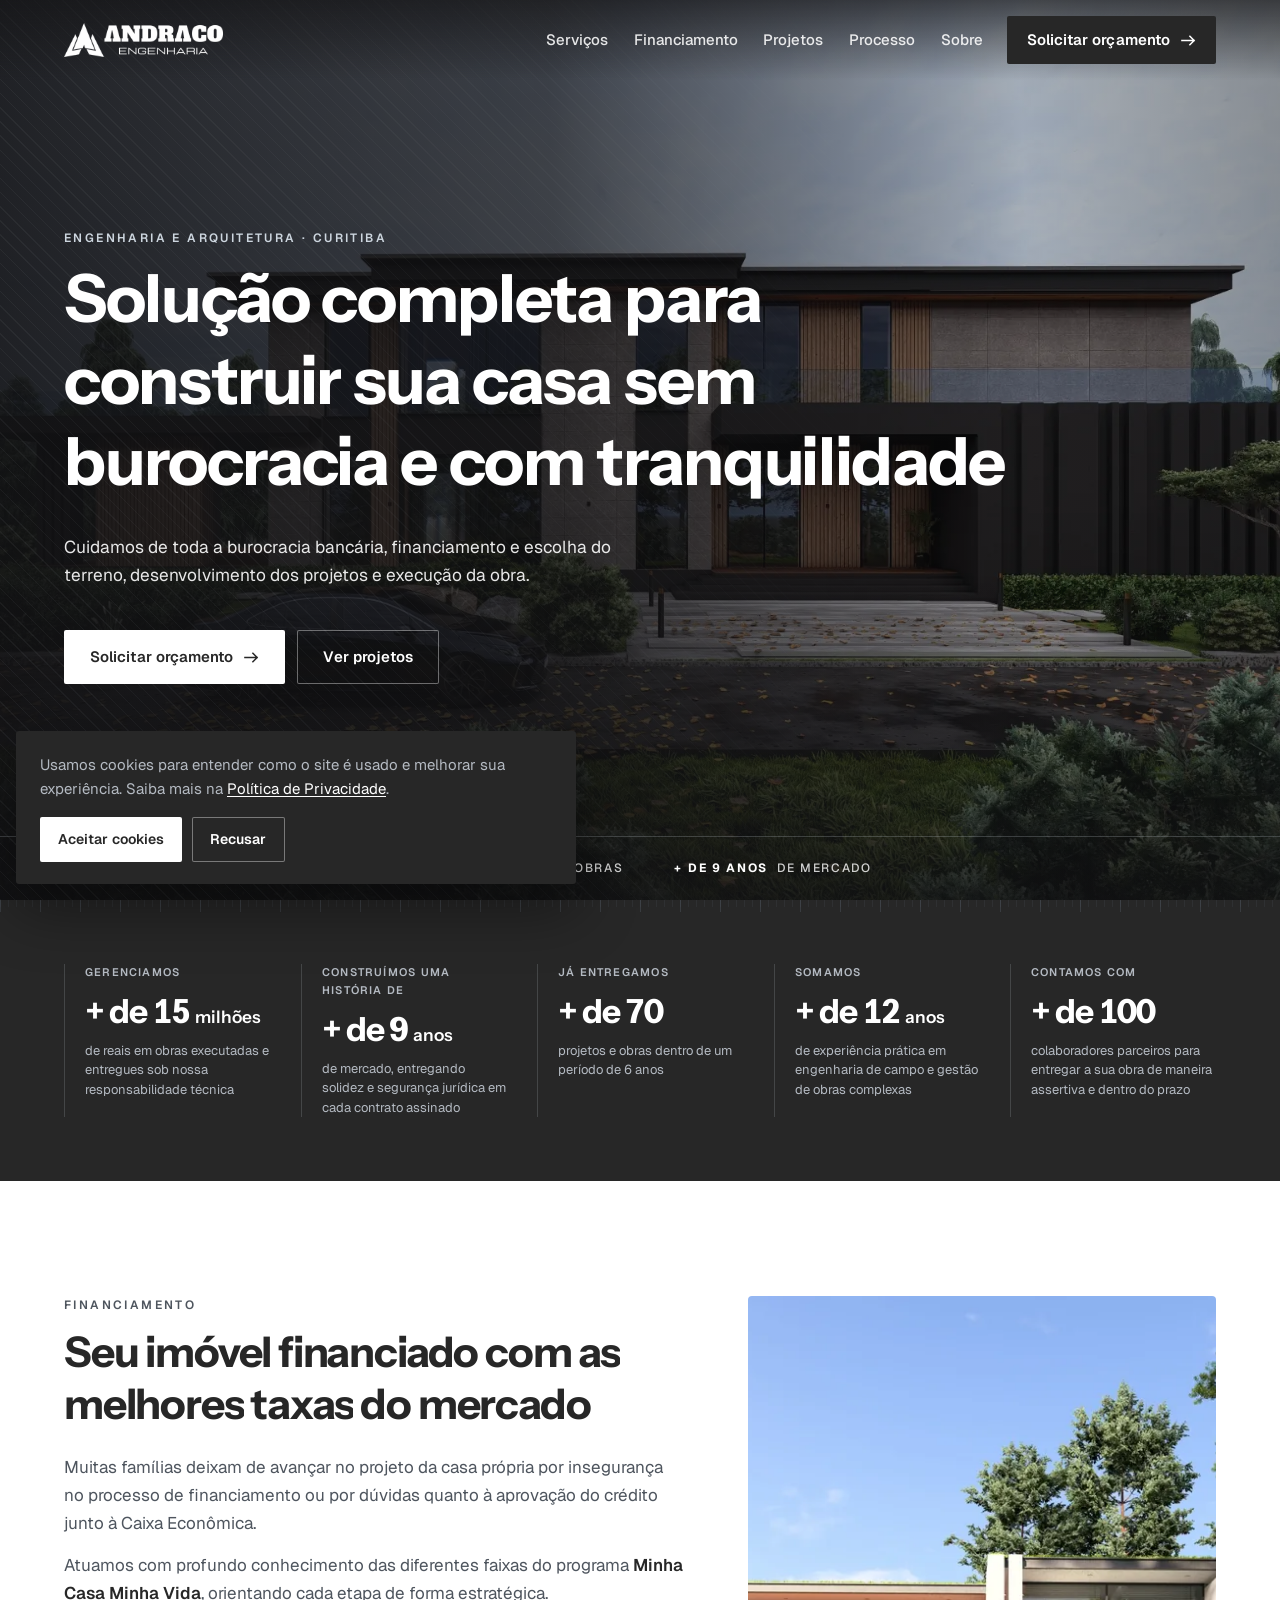
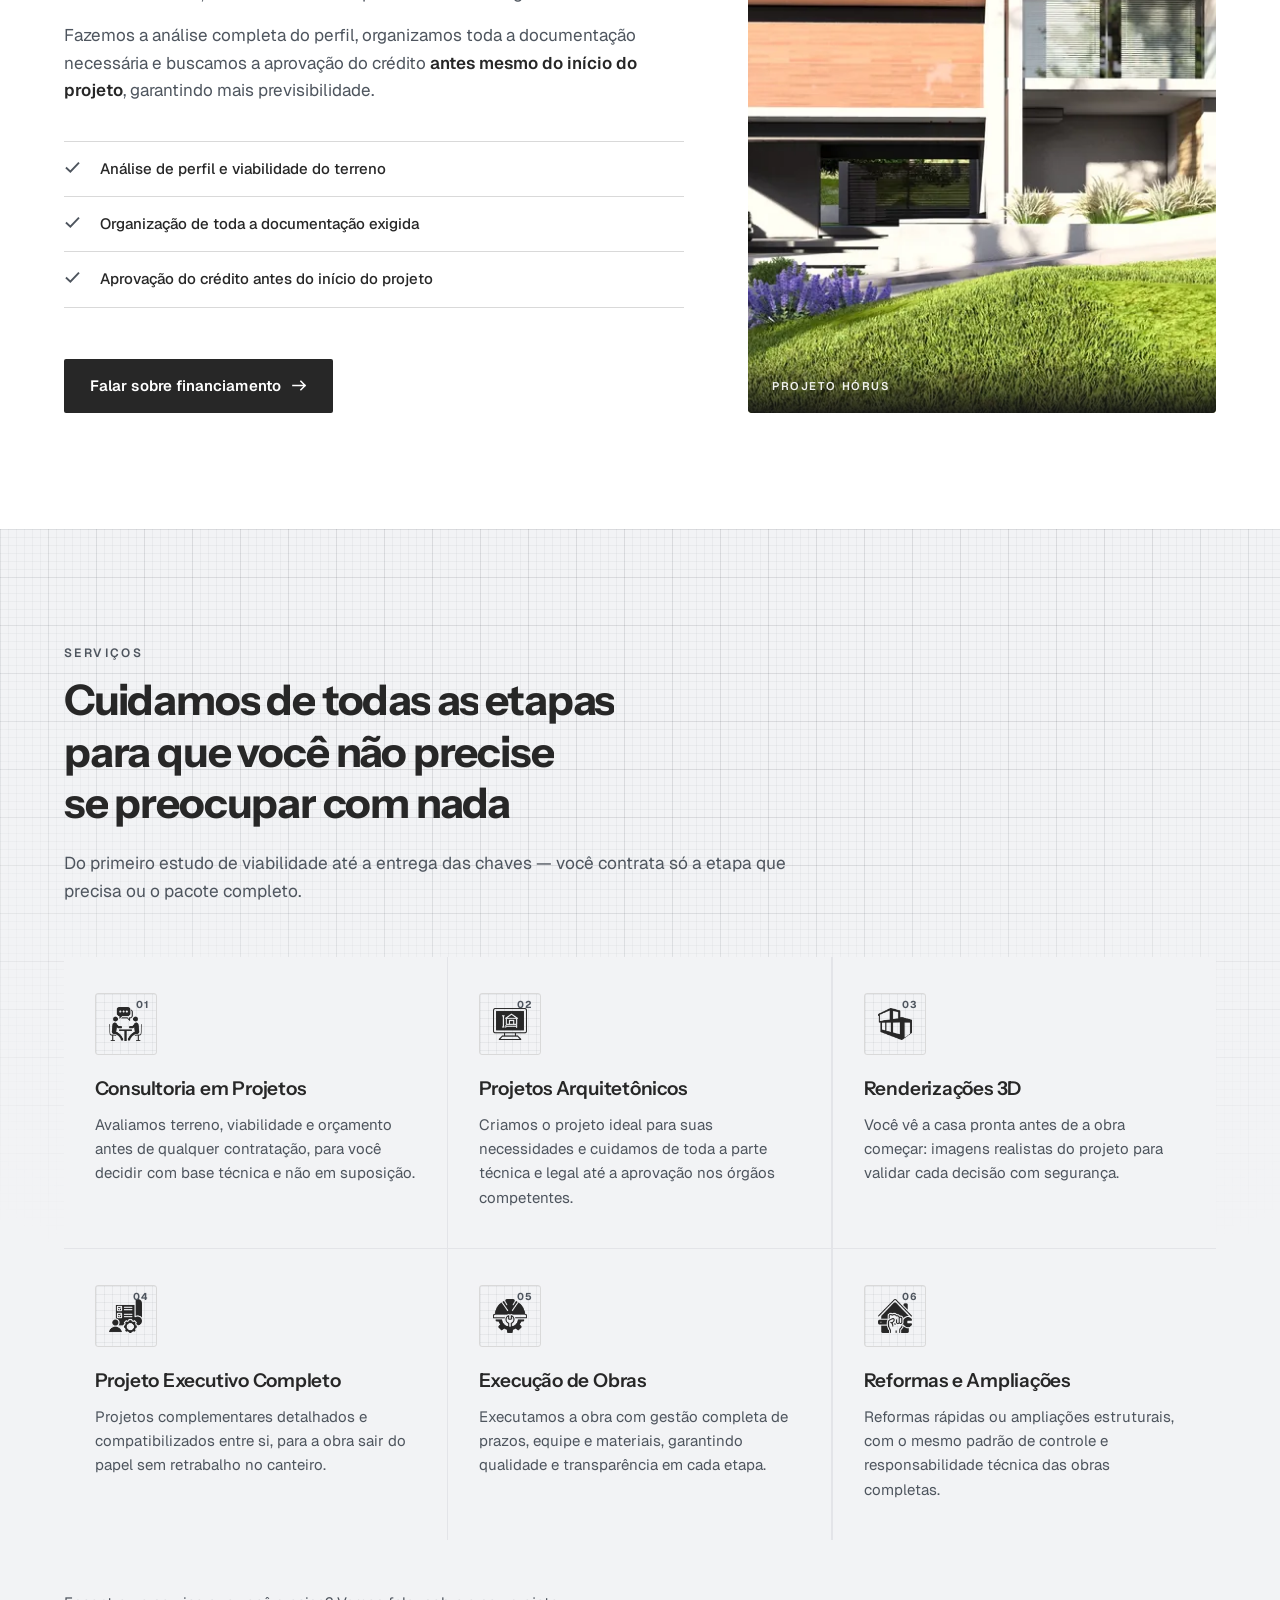
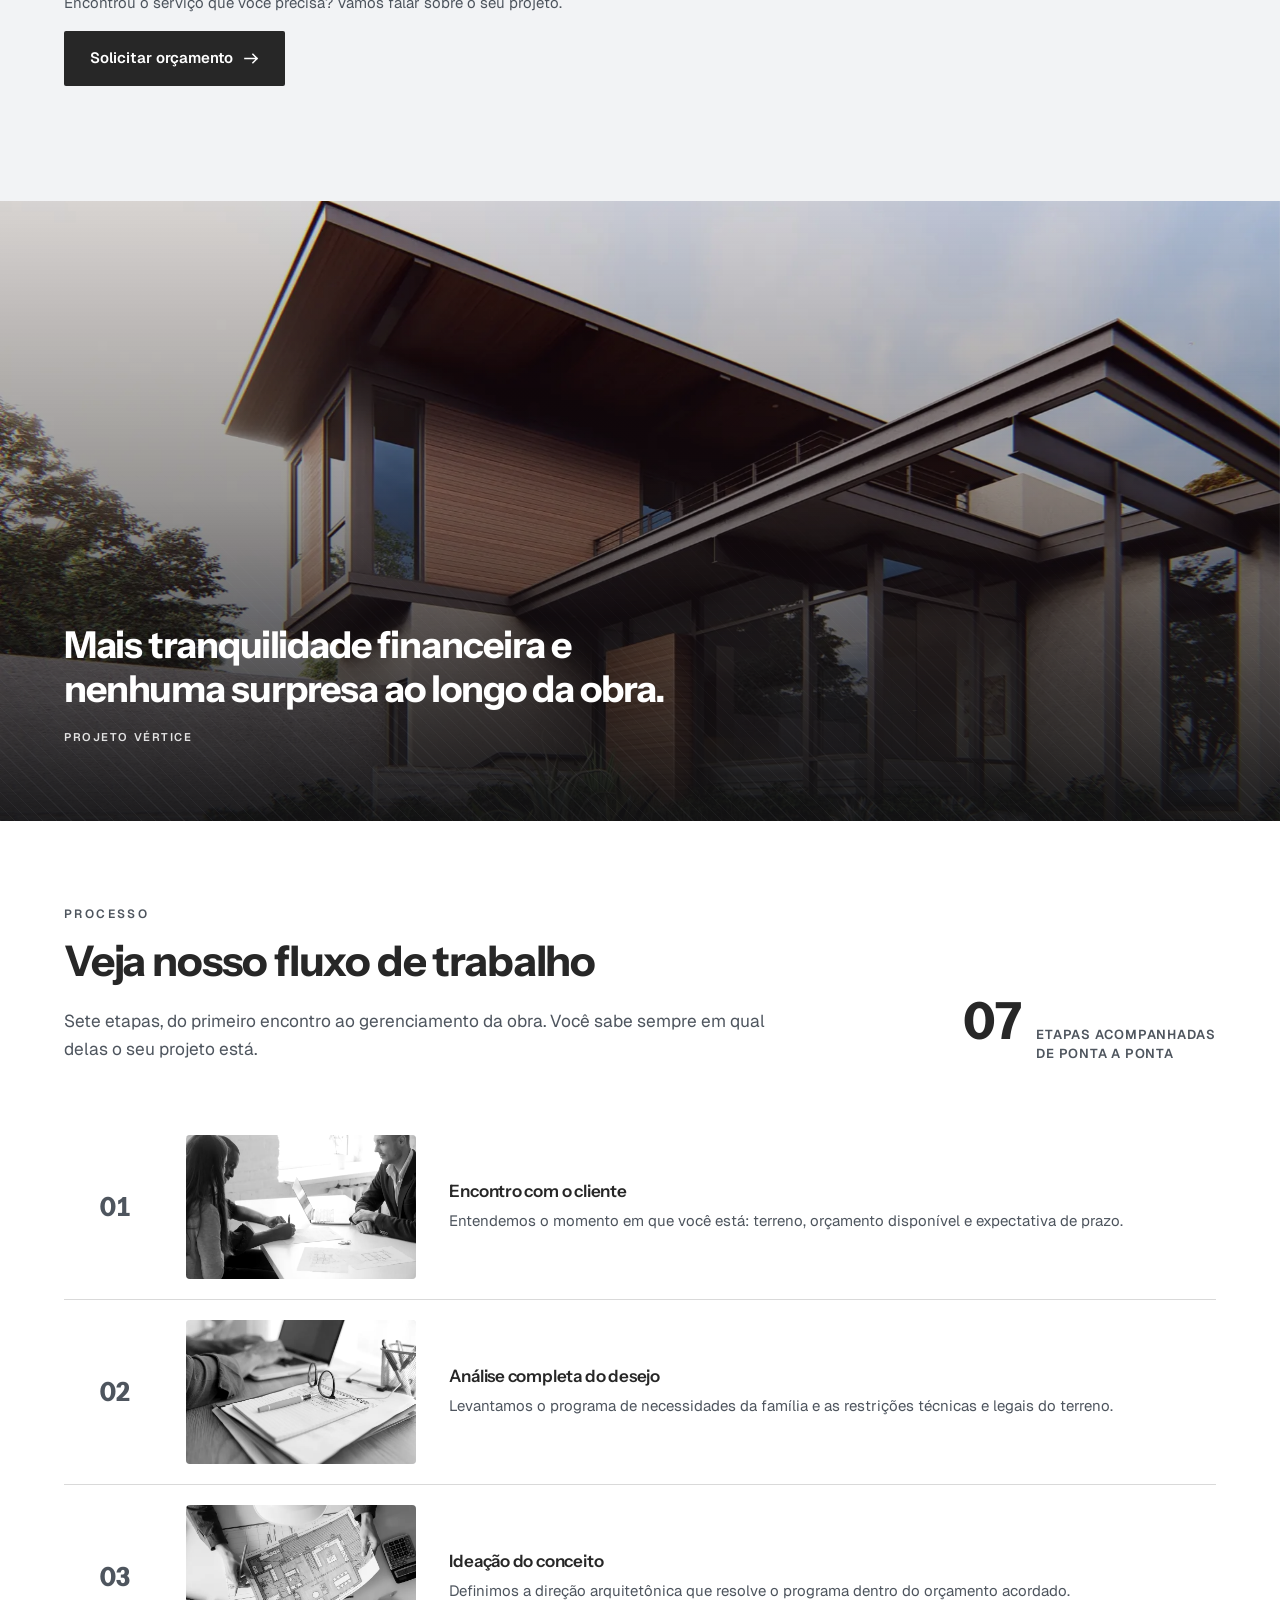
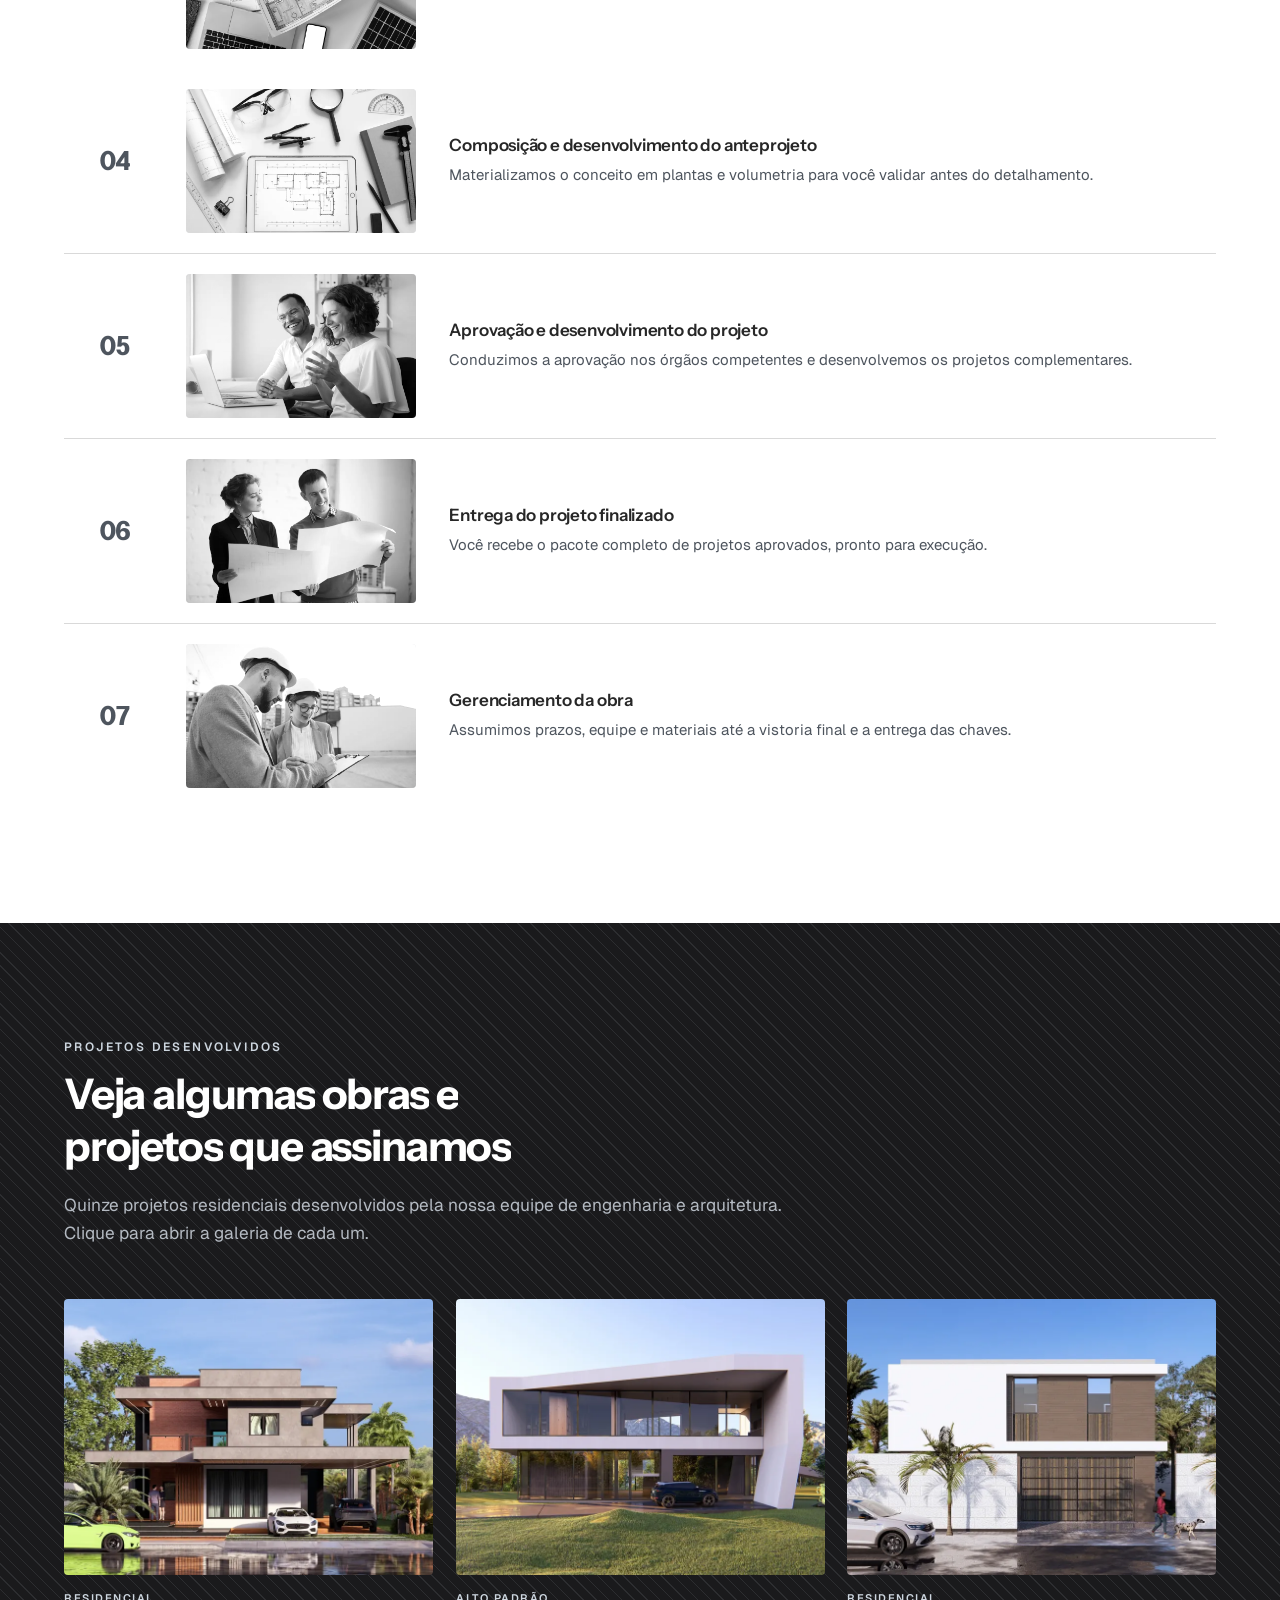
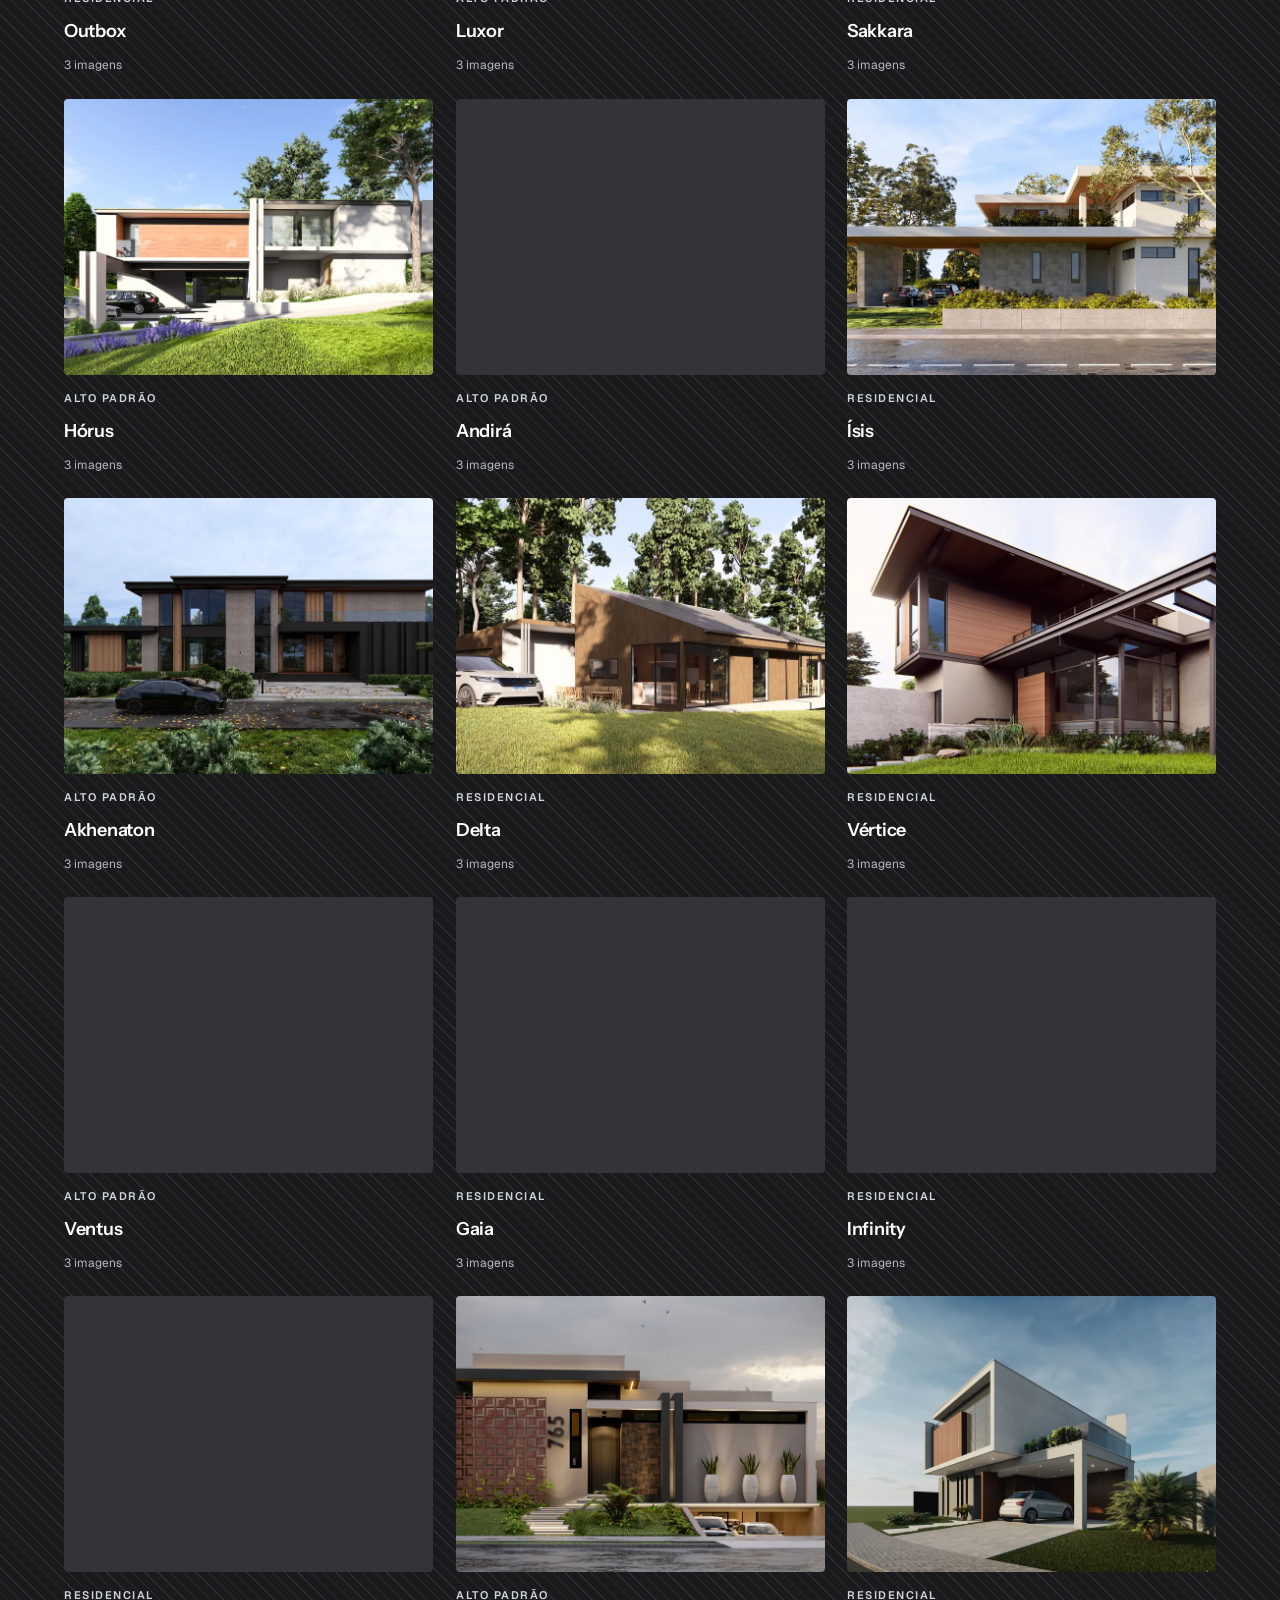
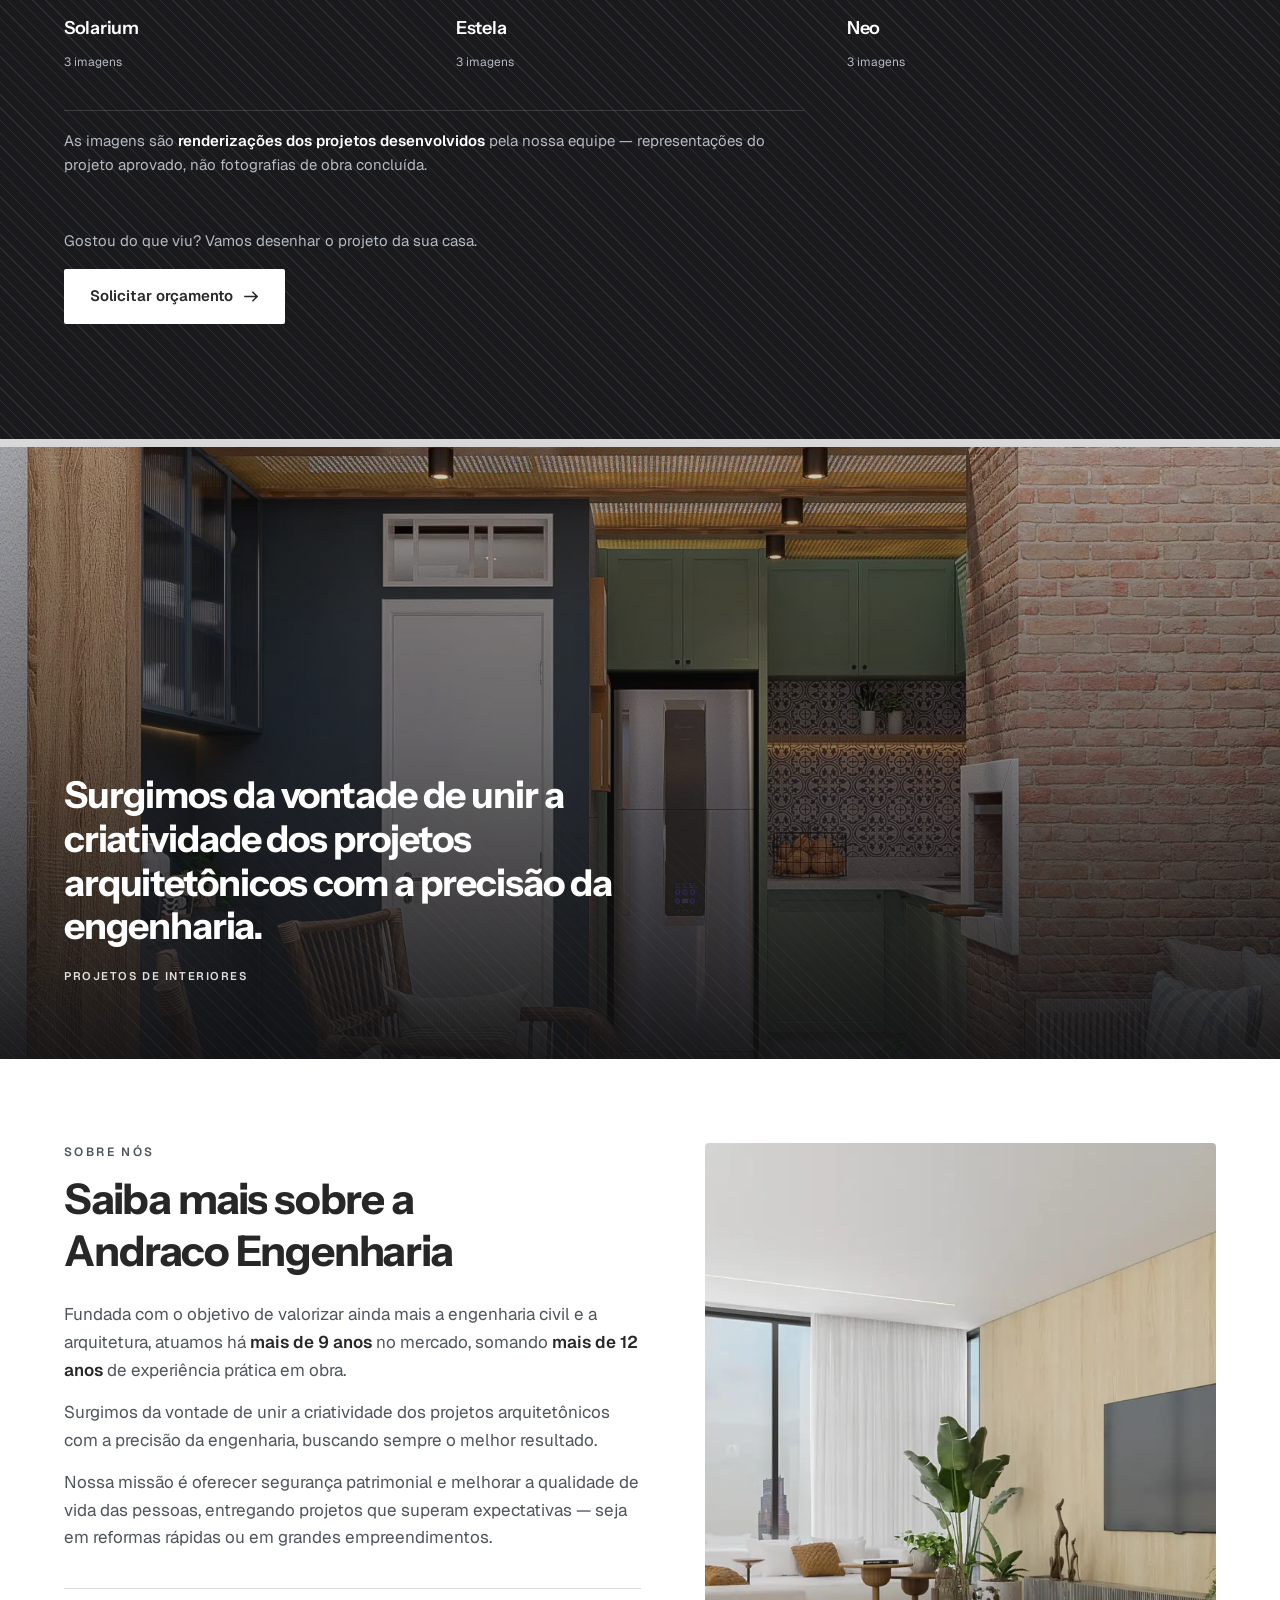
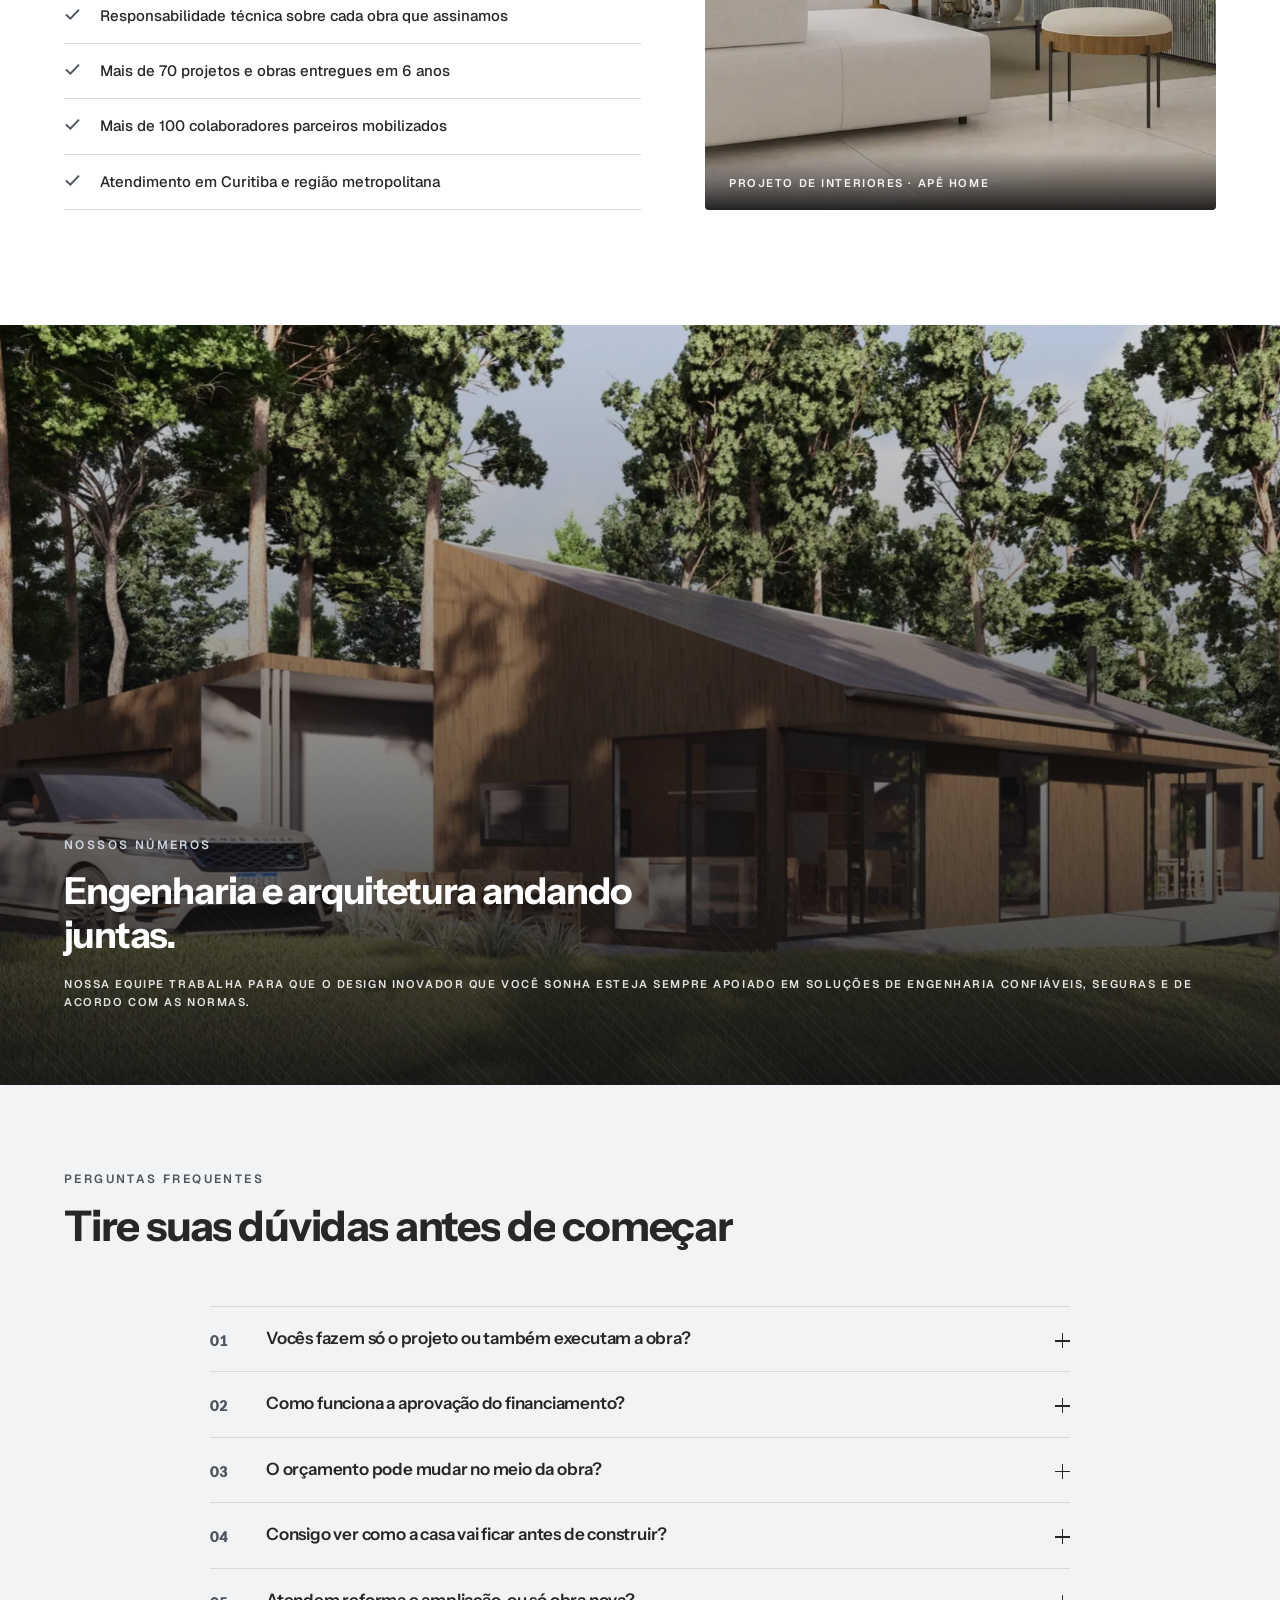
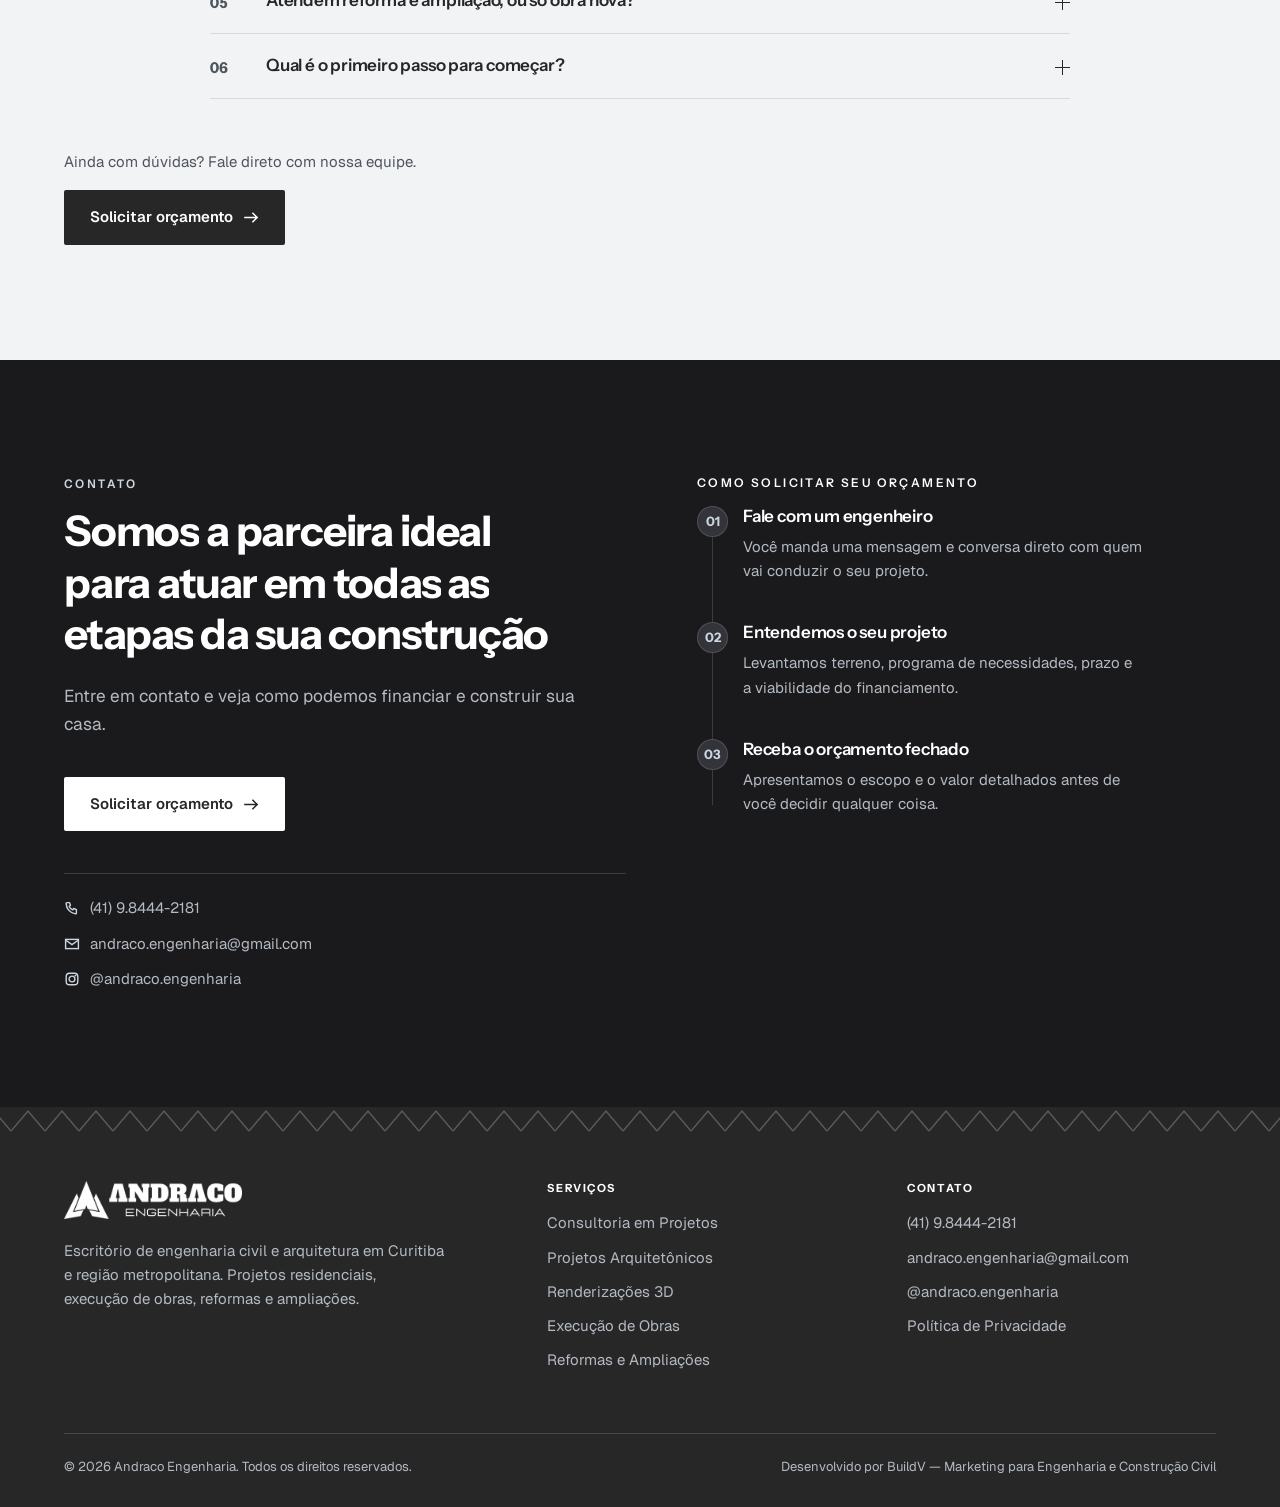
==== deploy-vercel-site/index.html @ 08ca1fe8 "lp" ====
<!DOCTYPE html>
<html lang="pt-BR">
<head>
<meta charset="UTF-8">
<meta name="viewport" content="width=device-width, initial-scale=1">
<title>Andraco Engenharia — Projetos e obras residenciais em Curitiba</title>
<meta name="description" content="Escritório de engenharia e arquitetura em Curitiba. Consultoria, projeto arquitetônico, renderização 3D, projeto executivo, execução de obras e reformas. Mais de 15 milhões em obras entregues.">
<meta name="theme-color" content="#1A1A1C">
<link rel="canonical" href="https://andracoengenharia.com.br/">
<link rel="icon" href="assets/logos/favicon-32.png" sizes="32x32">
<link rel="apple-touch-icon" href="assets/logos/favicon-180.png">

<meta property="og:type" content="website">
<meta property="og:title" content="Andraco Engenharia — Projetos e obras residenciais em Curitiba">
<meta property="og:description" content="Cuidamos de toda a burocracia bancária, financiamento e escolha do terreno, desenvolvimento dos projetos e execução da obra.">
<meta property="og:image" content="https://andracoengenharia.com.br/assets/img/hero-site.webp">
<meta property="og:locale" content="pt_BR">

<link rel="preconnect" href="https://fonts.googleapis.com">
<link rel="preconnect" href="https://fonts.gstatic.com" crossorigin>
<link href="https://fonts.googleapis.com/css2?family=Geist:wght@400;500;600&family=Instrument+Sans:wght@600;700&display=swap" rel="stylesheet">
<link rel="preload" as="image" href="assets/img/hero-site.webp" fetchpriority="high">
<link rel="stylesheet" href="css/styles.css">

<!-- Consent Mode v2 — tudo negado até o visitante escolher no banner (LGPD).
     Precisa rodar ANTES do GTM, senão as tags disparam antes do consentimento. -->
<script>
  window.dataLayer = window.dataLayer || [];
  function gtag(){ dataLayer.push(arguments); }
  gtag('consent','default',{
    ad_storage:'denied', ad_user_data:'denied', ad_personalization:'denied',
    analytics_storage:'denied',
    functionality_storage:'granted', security_storage:'granted',
    wait_for_update: 500
  });
  /* visitante que já aceitou antes: libera na carga, sem esperar novo clique */
  try {
    if (localStorage.getItem('andraco_consent_v1') === 'granted') {
      gtag('consent','update',{
        ad_storage:'granted', ad_user_data:'granted',
        ad_personalization:'granted', analytics_storage:'granted'
      });
    }
  } catch (e) { /* modo privado: segue negado */ }
</script>
<!-- Google Tag Manager -->
<script>(function(w,d,s,l,i){w[l]=w[l]||[];w[l].push({'gtm.start':new Date().getTime(),event:'gtm.js'});
var f=d.getElementsByTagName(s)[0],j=d.createElement(s),dl=l!='dataLayer'?'&l='+l:'';j.async=true;
j.src='https://www.googletagmanager.com/gtm.js?id='+i+dl;f.parentNode.insertBefore(j,f);})
(window,document,'script','dataLayer','GTM-P6RVST79');</script>
</head>
<body>
<noscript><iframe src="https://www.googletagmanager.com/ns.html?id=GTM-P6RVST79"
  height="0" width="0" style="display:none;visibility:hidden" title="Google Tag Manager"></iframe></noscript>
<script>
  /* Gate do motor de movimento. Failsafe: se o JS principal não subir em 2.5s,
     o gate cai e todo o conteúdo aparece — nada depende de animação para existir. */
  document.documentElement.setAttribute('data-motion','on');
  setTimeout(function(){ if(!window.__motionReady) document.documentElement.removeAttribute('data-motion'); },2500);
</script>

<svg width="0" height="0" aria-hidden="true" style="position:absolute" focusable="false">
  <symbol id="i-arrow" viewBox="0 0 16 16"><path d="M1 8h13M9.5 3.5 14 8l-4.5 4.5" fill="none" stroke="currentColor" stroke-width="1.6" stroke-linecap="square"/></symbol>
  <symbol id="i-check" viewBox="0 0 16 16"><path d="M2.5 8.6 6 12l7.5-8" fill="none" stroke="currentColor" stroke-width="1.8" stroke-linecap="square"/></symbol>
  <symbol id="i-zoom" viewBox="0 0 16 16"><circle cx="7" cy="7" r="4.6" fill="none" stroke="currentColor" stroke-width="1.4"/><path d="M10.6 10.6 14.4 14.4M5 7h4M7 5v4" stroke="currentColor" stroke-width="1.4" stroke-linecap="square"/></symbol>
  <symbol id="i-phone" viewBox="0 0 16 16"><path d="M3 2.6h2.4l1.1 2.7-1.4 1a7.4 7.4 0 0 0 3.6 3.6l1-1.4 2.7 1.1V13a.9.9 0 0 1-1 .9A11 11 0 0 1 2.1 3.6a.9.9 0 0 1 .9-1z" fill="none" stroke="currentColor" stroke-width="1.4" stroke-linejoin="round"/></symbol>
  <symbol id="i-mail" viewBox="0 0 16 16"><rect x="1.6" y="3.4" width="12.8" height="9.2" fill="none" stroke="currentColor" stroke-width="1.4"/><path d="m1.9 4.2 6.1 4.4 6.1-4.4" fill="none" stroke="currentColor" stroke-width="1.4"/></symbol>
  <symbol id="i-insta" viewBox="0 0 16 16"><rect x="2.2" y="2.2" width="11.6" height="11.6" rx="3.4" fill="none" stroke="currentColor" stroke-width="1.4"/><circle cx="8" cy="8" r="2.9" fill="none" stroke="currentColor" stroke-width="1.4"/><circle cx="11.4" cy="4.6" r=".95" fill="currentColor"/></symbol>
  <symbol id="i-close" viewBox="0 0 16 16"><path d="m3.5 3.5 9 9m0-9-9 9" stroke="currentColor" stroke-width="1.5" stroke-linecap="square"/></symbol>
  <symbol id="i-prev" viewBox="0 0 16 16"><path d="M10 2.5 4.5 8l5.5 5.5" fill="none" stroke="currentColor" stroke-width="1.5" stroke-linecap="square"/></symbol>
  <symbol id="i-next" viewBox="0 0 16 16"><path d="M6 2.5 11.5 8 6 13.5" fill="none" stroke="currentColor" stroke-width="1.5" stroke-linecap="square"/></symbol>
</svg>

<a class="skip" href="#conteudo">Pular para o conteúdo principal</a>

<!-- ============================== HEADER ============================== -->
<header class="hdr">
  <div class="container">
    <a class="hdr-logo" href="#top" aria-label="Andraco Engenharia — início">
      <img src="assets/logos/logo-white.png" alt="Andraco Engenharia" width="900" height="192">
    </a>
    <nav class="nav" aria-label="Navegação principal">
      <a href="#servicos">Serviços</a>
      <a href="#financiamento">Financiamento</a>
      <a href="#projetos">Projetos</a>
      <a href="#processo">Processo</a>
      <a href="#sobre">Sobre</a>
    </nav>
    <a class="btn" data-wa-btn="contato">Solicitar orçamento <svg width="15" height="15" aria-hidden="true"><use href="#i-arrow"/></svg></a>
    <button class="burger" type="button" aria-expanded="false" aria-controls="menu-mobile" aria-label="Abrir menu"><span></span></button>
  </div>
</header>

<div class="scrim"></div>
<nav class="drawer" id="menu-mobile" aria-label="Navegação">
  <a href="#servicos">Serviços</a>
  <a href="#financiamento">Financiamento</a>
  <a href="#projetos">Projetos</a>
  <a href="#processo">Processo</a>
  <a href="#sobre">Sobre</a>
  <a href="#contato">Contato</a>
  <a class="btn" data-wa-btn="contato">Solicitar orçamento <svg width="15" height="15" aria-hidden="true"><use href="#i-arrow"/></svg></a>
</nav>

<!-- ============================== HERO ==============================
     Espaçamento equilibrado: grade [corpo 1fr][trilho auto], espaço do header
     reservado por padding-top e padding simétrico no corpo. -->
<section class="hero" id="top">
  <div class="hero-media">
    <img src="assets/img/hero-site.webp" alt="Projeto Akhenaton: residência horizontal em concreto, madeira e vidro, desenvolvida pela Andraco Engenharia" width="2000" height="1125" fetchpriority="high">
  </div>
  <div class="hero-veil" aria-hidden="true"></div>
  <div class="hero-tex" aria-hidden="true"></div>

  <div class="hero-body">
    <div class="container">
      <div class="hero-inner" data-reveal>
        <span class="eyebrow">Engenharia e arquitetura · Curitiba</span>
        <h1 data-hero-h>Solução completa para construir sua casa sem burocracia e com tranquilidade</h1>
        <p class="lede">Cuidamos de toda a burocracia bancária, financiamento e escolha do terreno, desenvolvimento dos projetos e execução da obra.</p>
        <div class="hero-actions">
          <a class="btn" data-wa-btn="hero">Solicitar orçamento <svg width="15" height="15" aria-hidden="true"><use href="#i-arrow"/></svg></a>
          <a class="btn btn--ghost" href="#projetos">Ver projetos</a>
        </div>
      </div>
    </div>
  </div>

  <div class="hero-rail">
    <div class="container">
      <ul>
        <li><b>+ de 15 milhões</b> em obras entregues</li>
        <li><b>+ de 70</b> projetos e obras</li>
        <li><b>+ de 9 anos</b> de mercado</li>
      </ul>
    </div>
  </div>
</section>

<main id="conteudo">

<!-- ============================== NÚMEROS DE AUTORIDADE ============================== -->
<section class="band" aria-label="Andraco em números">
  <div class="pat-rule" aria-hidden="true"></div>
  <div class="container">
    <ul>
      <li data-reveal>
        <span class="pre">Gerenciamos</span>
        <span class="n">+ de 15 <em>milhões</em></span>
        <span class="l">de reais em obras executadas e entregues sob nossa responsabilidade técnica</span>
      </li>
      <li data-reveal>
        <span class="pre">Construímos uma história de</span>
        <span class="n">+ de 9 <em>anos</em></span>
        <span class="l">de mercado, entregando solidez e segurança jurídica em cada contrato assinado</span>
      </li>
      <li data-reveal>
        <span class="pre">Já entregamos</span>
        <span class="n">+ de 70</span>
        <span class="l">projetos e obras dentro de um período de 6 anos</span>
      </li>
      <li data-reveal>
        <span class="pre">Somamos</span>
        <span class="n">+ de 12 <em>anos</em></span>
        <span class="l">de experiência prática em engenharia de campo e gestão de obras complexas</span>
      </li>
      <li data-reveal>
        <span class="pre">Contamos com</span>
        <span class="n">+ de 100</span>
        <span class="l">colaboradores parceiros para entregar a sua obra de maneira assertiva e dentro do prazo</span>
      </li>
    </ul>
  </div>
</section>

<!-- ============================== FINANCIAMENTO (split) ============================== -->
<section class="sec" id="financiamento">
  <div class="container">
    <div class="split split--wide-text">
      <div class="split-body" data-rv="left" data-reveal>
        <span class="eyebrow">Financiamento</span>
        <h2>Seu imóvel financiado com as melhores taxas do mercado</h2>
        <div class="prose">
          <p>Muitas famílias deixam de avançar no projeto da casa própria por insegurança no processo de financiamento ou por dúvidas quanto à aprovação do crédito junto à Caixa Econômica.</p>
          <p>Atuamos com profundo conhecimento das diferentes faixas do programa <strong>Minha Casa Minha Vida</strong>, orientando cada etapa de forma estratégica.</p>
          <p>Fazemos a análise completa do perfil, organizamos toda a documentação necessária e buscamos a aprovação do crédito <strong>antes mesmo do início do projeto</strong>, garantindo mais previsibilidade.</p>
        </div>
        <ul class="checklist">
          <li><svg width="17" height="17" aria-hidden="true"><use href="#i-check"/></svg><span>Análise de perfil e viabilidade do terreno</span></li>
          <li><svg width="17" height="17" aria-hidden="true"><use href="#i-check"/></svg><span>Organização de toda a documentação exigida</span></li>
          <li><svg width="17" height="17" aria-hidden="true"><use href="#i-check"/></svg><span>Aprovação do crédito antes do início do projeto</span></li>
        </ul>
        <div class="cta-row">
          <a class="btn" data-wa-btn="financiamento">Falar sobre financiamento <svg width="15" height="15" aria-hidden="true"><use href="#i-arrow"/></svg></a>
        </div>
      </div>
      <figure class="split-fig" data-reveal="fig">
        <img src="assets/img/split-financiamento.webp" alt="Projeto Hórus: residência de dois pavimentos com estrutura aparente e jardim frontal" width="1300" height="731" loading="lazy" decoding="async">
        <figcaption>Projeto Hórus</figcaption>
      </figure>
    </div>
  </div>
</section>

<!-- ============================== SERVIÇOS (6 · ícones oficiais) ============================== -->
<section class="sec bg-paper pat-grid" id="servicos">
  <div class="container">
    <div class="sec-head" data-reveal>
      <span class="eyebrow">Serviços</span>
      <h2>Cuidamos de todas as etapas para que você não precise se preocupar com nada</h2>
      <p class="lede">Do primeiro estudo de viabilidade até a entrega das chaves — você contrata só a etapa que precisa ou o pacote completo.</p>
    </div>

    <div class="svc">
      <article class="svc-item" data-reveal>
        <span class="svc-badge"><span class="svc-n">01</span><img src="assets/icons/consultoria.png" alt="" width="34" height="34" loading="lazy" aria-hidden="true"></span>
        <h3>Consultoria em Projetos</h3>
        <p>Avaliamos terreno, viabilidade e orçamento antes de qualquer contratação, para você decidir com base técnica e não em suposição.</p>
      </article>

      <article class="svc-item" data-reveal>
        <span class="svc-badge"><span class="svc-n">02</span><img src="assets/icons/arquitetonico.png" alt="" width="34" height="34" loading="lazy" aria-hidden="true"></span>
        <h3>Projetos Arquitetônicos</h3>
        <p>Criamos o projeto ideal para suas necessidades e cuidamos de toda a parte técnica e legal até a aprovação nos órgãos competentes.</p>
      </article>

      <article class="svc-item" data-reveal>
        <span class="svc-badge"><span class="svc-n">03</span><img src="assets/icons/render3d.png" alt="" width="34" height="34" loading="lazy" aria-hidden="true"></span>
        <h3>Renderizações 3D</h3>
        <p>Você vê a casa pronta antes de a obra começar: imagens realistas do projeto para validar cada decisão com segurança.</p>
      </article>

      <article class="svc-item" data-reveal>
        <span class="svc-badge"><span class="svc-n">04</span><img src="assets/icons/executivo.png" alt="" width="34" height="34" loading="lazy" aria-hidden="true"></span>
        <h3>Projeto Executivo Completo</h3>
        <p>Projetos complementares detalhados e compatibilizados entre si, para a obra sair do papel sem retrabalho no canteiro.</p>
      </article>

      <article class="svc-item" data-reveal>
        <span class="svc-badge"><span class="svc-n">05</span><img src="assets/icons/execucao.png" alt="" width="34" height="34" loading="lazy" aria-hidden="true"></span>
        <h3>Execução de Obras</h3>
        <p>Executamos a obra com gestão completa de prazos, equipe e materiais, garantindo qualidade e transparência em cada etapa.</p>
      </article>

      <article class="svc-item" data-reveal>
        <span class="svc-badge"><span class="svc-n">06</span><img src="assets/icons/reformas.png" alt="" width="34" height="34" loading="lazy" aria-hidden="true"></span>
        <h3>Reformas e Ampliações</h3>
        <p>Reformas rápidas ou ampliações estruturais, com o mesmo padrão de controle e responsabilidade técnica das obras completas.</p>
      </article>
    </div>

    <div class="cta-row" data-reveal>
      <p class="cta-note">Encontrou o serviço que você precisa? Vamos falar sobre o seu projeto.</p>
      <a class="btn" data-wa-btn="servicos">Solicitar orçamento <svg width="15" height="15" aria-hidden="true"><use href="#i-arrow"/></svg></a>
    </div>
  </div>
</section>

<!-- ============================== FAIXA 1 ============================== -->
<section class="strip" aria-label="Projeto Vértice">
  <div class="strip-media"><img src="assets/img/faixa-projeto.webp" alt="Projeto Vértice: residência em madeira e alvenaria implantada em terreno inclinado" width="1900" height="1069" loading="lazy" decoding="async"></div>
  <div class="strip-body">
    <div class="container">
      <p class="q" data-reveal>Mais tranquilidade financeira e nenhuma surpresa ao longo da obra.</p>
      <p class="src" data-reveal="soft">Projeto Vértice</p>
    </div>
  </div>
</section>

<!-- ============================== PROCESSO — 7 etapas com imagem ============================== -->
<section class="sec sec--after-strip" id="processo">
  <div class="container">
    <div class="sec-head sec-head--wide" data-reveal>
      <div>
        <span class="eyebrow">Processo</span>
        <h2>Veja nosso fluxo de trabalho</h2>
        <p class="lede">Sete etapas, do primeiro encontro ao gerenciamento da obra. Você sabe sempre em qual delas o seu projeto está.</p>
      </div>
      <p class="aside-stat"><span class="aside-stat__n">07</span><span class="aside-stat__l">etapas acompanhadas<br>de ponta a ponta</span></p>
    </div>

      <ol class="journey">
        <li class="jn" data-reveal>
          <span class="jn-n">01</span>
          <figure class="jn-fig"><img src="assets/img/jornada-1.webp" alt="Reunião inicial entre o cliente e a equipe da Andraco" width="900" height="563" loading="lazy" decoding="async"></figure>
          <div class="jn-body"><h3>Encontro com o cliente</h3><p>Entendemos o momento em que você está: terreno, orçamento disponível e expectativa de prazo.</p></div>
        </li>
        <li class="jn" data-reveal>
          <span class="jn-n">02</span>
          <figure class="jn-fig"><img src="assets/img/jornada-2.webp" alt="Levantamento do programa de necessidades da família" width="900" height="563" loading="lazy" decoding="async"></figure>
          <div class="jn-body"><h3>Análise completa do desejo</h3><p>Levantamos o programa de necessidades da família e as restrições técnicas e legais do terreno.</p></div>
        </li>
        <li class="jn" data-reveal>
          <span class="jn-n">03</span>
          <figure class="jn-fig"><img src="assets/img/jornada-3.webp" alt="Estudos de conceito e croquis do projeto" width="900" height="563" loading="lazy" decoding="async"></figure>
          <div class="jn-body"><h3>Ideação do conceito</h3><p>Definimos a direção arquitetônica que resolve o programa dentro do orçamento acordado.</p></div>
        </li>
        <li class="jn" data-reveal>
          <span class="jn-n">04</span>
          <figure class="jn-fig"><img src="assets/img/jornada-4.webp" alt="Composição técnica do anteprojeto em prancheta e computador" width="900" height="563" loading="lazy" decoding="async"></figure>
          <div class="jn-body"><h3>Composição e desenvolvimento do anteprojeto</h3><p>Materializamos o conceito em plantas e volumetria para você validar antes do detalhamento.</p></div>
        </li>
        <li class="jn" data-reveal>
          <span class="jn-n">05</span>
          <figure class="jn-fig"><img src="assets/img/jornada-5.webp" alt="Validação do projeto com o cliente antes da aprovação" width="900" height="563" loading="lazy" decoding="async"></figure>
          <div class="jn-body"><h3>Aprovação e desenvolvimento do projeto</h3><p>Conduzimos a aprovação nos órgãos competentes e desenvolvemos os projetos complementares.</p></div>
        </li>
        <li class="jn" data-reveal>
          <span class="jn-n">06</span>
          <figure class="jn-fig"><img src="assets/img/jornada-6.webp" alt="Entrega do pacote de projetos aprovados ao cliente" width="900" height="563" loading="lazy" decoding="async"></figure>
          <div class="jn-body"><h3>Entrega do projeto finalizado</h3><p>Você recebe o pacote completo de projetos aprovados, pronto para execução.</p></div>
        </li>
        <li class="jn" data-reveal>
          <span class="jn-n">07</span>
          <figure class="jn-fig"><img src="assets/img/jornada-7.webp" alt="Acompanhamento técnico da obra em canteiro" width="900" height="563" loading="lazy" decoding="async"></figure>
          <div class="jn-body"><h3>Gerenciamento da obra</h3><p>Assumimos prazos, equipe e materiais até a vistoria final e a entrega das chaves.</p></div>
        </li>
      </ol>
  </div>
</section>

<!-- ============================== PROJETOS (15) ============================== -->
<section class="sec bg-dark pat-hatch" id="projetos">
  <div class="container">
    <div class="sec-head" data-reveal>
      <span class="eyebrow">Projetos desenvolvidos</span>
      <h2>Veja algumas obras e projetos que assinamos</h2>
      <p class="lede">Quinze projetos residenciais desenvolvidos pela nossa equipe de engenharia e arquitetura. Clique para abrir a galeria de cada um.</p>
    </div>

    <div class="pf">
      <button class="pf-card" type="button" data-reveal="fig" data-title="Projeto Outbox"
        data-gallery="assets/img/portfolio/outbox/01.webp|assets/img/portfolio/outbox/02.webp|assets/img/portfolio/outbox/03.webp">
        <span class="pf-thumb"><img src="assets/img/portfolio/outbox/cover.webp" alt="Projeto Outbox: residência de três pavimentos com volumes em concreto e madeira sobre espelho d'água" width="1000" height="563" loading="lazy" decoding="async"><span class="pf-zoom"><svg width="16" height="16" aria-hidden="true"><use href="#i-zoom"/></svg></span></span>
        <span class="pf-meta"><span class="pf-cat">Residencial</span><h3>Outbox</h3><span class="pf-count">3 imagens</span></span>
      </button>

      <button class="pf-card" type="button" data-reveal="fig" data-title="Projeto Luxor"
        data-gallery="assets/img/portfolio/luxor/01.webp|assets/img/portfolio/luxor/02.webp|assets/img/portfolio/luxor/03.webp">
        <span class="pf-thumb"><img src="assets/img/portfolio/luxor/cover.webp" alt="Projeto Luxor: volume branco escultórico suspenso com fechamento em vidro" width="1000" height="563" loading="lazy" decoding="async"><span class="pf-zoom"><svg width="16" height="16" aria-hidden="true"><use href="#i-zoom"/></svg></span></span>
        <span class="pf-meta"><span class="pf-cat">Alto padrão</span><h3>Luxor</h3><span class="pf-count">3 imagens</span></span>
      </button>

      <button class="pf-card" type="button" data-reveal="fig" data-title="Projeto Sakkara"
        data-gallery="assets/img/portfolio/sakkara/01.webp|assets/img/portfolio/sakkara/02.webp|assets/img/portfolio/sakkara/03.webp">
        <span class="pf-thumb"><img src="assets/img/portfolio/sakkara/cover.webp" alt="Projeto Sakkara: sobrado de fachada branca com painel em madeira e portão metálico" width="1000" height="563" loading="lazy" decoding="async"><span class="pf-zoom"><svg width="16" height="16" aria-hidden="true"><use href="#i-zoom"/></svg></span></span>
        <span class="pf-meta"><span class="pf-cat">Residencial</span><h3>Sakkara</h3><span class="pf-count">3 imagens</span></span>
      </button>

      <button class="pf-card" type="button" data-reveal="fig" data-title="Projeto Hórus"
        data-gallery="assets/img/portfolio/horus/01.webp|assets/img/portfolio/horus/02.webp|assets/img/portfolio/horus/03.webp">
        <span class="pf-thumb"><img src="assets/img/portfolio/horus/cover.webp" alt="Projeto Hórus: residência de dois pavimentos com estrutura aparente e jardim frontal" width="1000" height="563" loading="lazy" decoding="async"><span class="pf-zoom"><svg width="16" height="16" aria-hidden="true"><use href="#i-zoom"/></svg></span></span>
        <span class="pf-meta"><span class="pf-cat">Alto padrão</span><h3>Hórus</h3><span class="pf-count">3 imagens</span></span>
      </button>

      <button class="pf-card" type="button" data-reveal="fig" data-title="Projeto Andirá"
        data-gallery="assets/img/portfolio/andira/01.webp|assets/img/portfolio/andira/02.webp|assets/img/portfolio/andira/03.webp">
        <span class="pf-thumb"><img src="assets/img/portfolio/andira/cover.webp" alt="Projeto Andirá: fachada com torre em madeira ripada e garagem recuada entre palmeiras" width="1000" height="563" loading="lazy" decoding="async"><span class="pf-zoom"><svg width="16" height="16" aria-hidden="true"><use href="#i-zoom"/></svg></span></span>
        <span class="pf-meta"><span class="pf-cat">Alto padrão</span><h3>Andirá</h3><span class="pf-count">3 imagens</span></span>
      </button>

      <button class="pf-card" type="button" data-reveal="fig" data-title="Projeto Ísis"
        data-gallery="assets/img/portfolio/isis/01.webp|assets/img/portfolio/isis/02.webp|assets/img/portfolio/isis/03.webp">
        <span class="pf-thumb"><img src="assets/img/portfolio/isis/cover.webp" alt="Projeto Ísis: residência horizontal com grandes beirais e revestimento em pedra" width="1000" height="563" loading="lazy" decoding="async"><span class="pf-zoom"><svg width="16" height="16" aria-hidden="true"><use href="#i-zoom"/></svg></span></span>
        <span class="pf-meta"><span class="pf-cat">Residencial</span><h3>Ísis</h3><span class="pf-count">3 imagens</span></span>
      </button>

      <button class="pf-card" type="button" data-reveal="fig" data-title="Projeto Akhenaton"
        data-gallery="assets/img/portfolio/akhenaton/01.webp|assets/img/portfolio/akhenaton/02.webp|assets/img/portfolio/akhenaton/03.webp">
        <span class="pf-thumb"><img src="assets/img/portfolio/akhenaton/cover.webp" alt="Projeto Akhenaton: residência horizontal em concreto, madeira e vidro" width="1000" height="563" loading="lazy" decoding="async"><span class="pf-zoom"><svg width="16" height="16" aria-hidden="true"><use href="#i-zoom"/></svg></span></span>
        <span class="pf-meta"><span class="pf-cat">Alto padrão</span><h3>Akhenaton</h3><span class="pf-count">3 imagens</span></span>
      </button>

      <button class="pf-card" type="button" data-reveal="fig" data-title="Projeto Delta"
        data-gallery="assets/img/portfolio/delta/01.webp|assets/img/portfolio/delta/02.webp|assets/img/portfolio/delta/03.webp">
        <span class="pf-thumb"><img src="assets/img/portfolio/delta/cover.webp" alt="Projeto Delta: casa térrea com cobertura inclinada em terreno arborizado" width="1000" height="563" loading="lazy" decoding="async"><span class="pf-zoom"><svg width="16" height="16" aria-hidden="true"><use href="#i-zoom"/></svg></span></span>
        <span class="pf-meta"><span class="pf-cat">Residencial</span><h3>Delta</h3><span class="pf-count">3 imagens</span></span>
      </button>

      <button class="pf-card" type="button" data-reveal="fig" data-title="Projeto Vértice"
        data-gallery="assets/img/portfolio/vertice/01.webp|assets/img/portfolio/vertice/02.webp|assets/img/portfolio/vertice/03.webp">
        <span class="pf-thumb"><img src="assets/img/portfolio/vertice/cover.webp" alt="Projeto Vértice: residência em madeira e alvenaria implantada em terreno inclinado" width="1000" height="563" loading="lazy" decoding="async"><span class="pf-zoom"><svg width="16" height="16" aria-hidden="true"><use href="#i-zoom"/></svg></span></span>
        <span class="pf-meta"><span class="pf-cat">Residencial</span><h3>Vértice</h3><span class="pf-count">3 imagens</span></span>
      </button>

      <button class="pf-card" type="button" data-reveal="fig" data-title="Projeto Ventus"
        data-gallery="assets/img/portfolio/ventus/01.webp|assets/img/portfolio/ventus/02.webp|assets/img/portfolio/ventus/03.webp">
        <span class="pf-thumb"><img src="assets/img/portfolio/ventus/cover.webp" alt="Projeto Ventus: fachada branca com jardim suspenso e porta pivotante em madeira" width="1000" height="563" loading="lazy" decoding="async"><span class="pf-zoom"><svg width="16" height="16" aria-hidden="true"><use href="#i-zoom"/></svg></span></span>
        <span class="pf-meta"><span class="pf-cat">Alto padrão</span><h3>Ventus</h3><span class="pf-count">3 imagens</span></span>
      </button>

      <button class="pf-card" type="button" data-reveal="fig" data-title="Projeto Gaia"
        data-gallery="assets/img/portfolio/gaia/01.webp|assets/img/portfolio/gaia/02.webp|assets/img/portfolio/gaia/03.webp">
        <span class="pf-thumb"><img src="assets/img/portfolio/gaia/cover.webp" alt="Projeto Gaia: volumes brancos com painel vertical em madeira e garagem coberta" width="1000" height="563" loading="lazy" decoding="async"><span class="pf-zoom"><svg width="16" height="16" aria-hidden="true"><use href="#i-zoom"/></svg></span></span>
        <span class="pf-meta"><span class="pf-cat">Residencial</span><h3>Gaia</h3><span class="pf-count">3 imagens</span></span>
      </button>

      <button class="pf-card" type="button" data-reveal="fig" data-title="Projeto Infinity"
        data-gallery="assets/img/portfolio/infinity/01.webp|assets/img/portfolio/infinity/02.webp|assets/img/portfolio/infinity/03.webp">
        <span class="pf-thumb"><img src="assets/img/portfolio/infinity/cover.webp" alt="Projeto Infinity: fachada com painel em madeira e cobogó metálico escuro" width="1000" height="563" loading="lazy" decoding="async"><span class="pf-zoom"><svg width="16" height="16" aria-hidden="true"><use href="#i-zoom"/></svg></span></span>
        <span class="pf-meta"><span class="pf-cat">Residencial</span><h3>Infinity</h3><span class="pf-count">3 imagens</span></span>
      </button>

      <button class="pf-card" type="button" data-reveal="fig" data-title="Projeto Solarium"
        data-gallery="assets/img/portfolio/solarium/01.webp|assets/img/portfolio/solarium/02.webp|assets/img/portfolio/solarium/03.webp">
        <span class="pf-thumb"><img src="assets/img/portfolio/solarium/cover.webp" alt="Projeto Solarium: sobrado com brises verticais e garagem para dois carros" width="1000" height="563" loading="lazy" decoding="async"><span class="pf-zoom"><svg width="16" height="16" aria-hidden="true"><use href="#i-zoom"/></svg></span></span>
        <span class="pf-meta"><span class="pf-cat">Residencial</span><h3>Solarium</h3><span class="pf-count">3 imagens</span></span>
      </button>

      <button class="pf-card" type="button" data-reveal="fig" data-title="Projeto Estela"
        data-gallery="assets/img/portfolio/estela/01.webp|assets/img/portfolio/estela/02.webp|assets/img/portfolio/estela/03.webp">
        <span class="pf-thumb"><img src="assets/img/portfolio/estela/cover.webp" alt="Projeto Estela: fachada com painel de cobogó em terracota e revestimento em pedra" width="1000" height="563" loading="lazy" decoding="async"><span class="pf-zoom"><svg width="16" height="16" aria-hidden="true"><use href="#i-zoom"/></svg></span></span>
        <span class="pf-meta"><span class="pf-cat">Alto padrão</span><h3>Estela</h3><span class="pf-count">3 imagens</span></span>
      </button>

      <button class="pf-card" type="button" data-reveal="fig" data-title="Projeto Neo"
        data-gallery="assets/img/portfolio/neo/01.webp|assets/img/portfolio/neo/02.webp|assets/img/portfolio/neo/03.webp">
        <span class="pf-thumb"><img src="assets/img/portfolio/neo/cover.webp" alt="Projeto Neo: sobrado contemporâneo com volume em balanço sobre a garagem" width="1000" height="563" loading="lazy" decoding="async"><span class="pf-zoom"><svg width="16" height="16" aria-hidden="true"><use href="#i-zoom"/></svg></span></span>
        <span class="pf-meta"><span class="pf-cat">Residencial</span><h3>Neo</h3><span class="pf-count">3 imagens</span></span>
      </button>
    </div>

    <p class="pf-note" data-reveal="soft">As imagens são <strong>renderizações dos projetos desenvolvidos</strong> pela nossa equipe — representações do projeto aprovado, não fotografias de obra concluída.</p>

    <div class="cta-row" data-reveal>
      <p class="cta-note">Gostou do que viu? Vamos desenhar o projeto da sua casa.</p>
      <a class="btn" data-wa-btn="projetos">Solicitar orçamento <svg width="15" height="15" aria-hidden="true"><use href="#i-arrow"/></svg></a>
    </div>
  </div>
</section>

<!-- ============================== FAIXA 2 ============================== -->
<section class="strip" aria-label="Interiores de projeto desenvolvido">
  <div class="strip-media"><img src="assets/img/faixa-interior.webp" alt="Área gourmet integrada com bancada em pedra e marcenaria sob medida" width="1900" height="1069" loading="lazy" decoding="async"></div>
  <div class="strip-body">
    <div class="container">
      <p class="q" data-reveal>Surgimos da vontade de unir a criatividade dos projetos arquitetônicos com a precisão da engenharia.</p>
      <p class="src" data-reveal="soft">Projetos de interiores</p>
    </div>
  </div>
</section>

<!-- ============================== SOBRE (split invertido) ============================== -->
<section class="sec sec--after-strip" id="sobre">
  <div class="container">
    <div class="split split--flip">
      <figure class="split-fig" data-reveal="fig">
        <img src="assets/img/split-sobre.webp" alt="Sala de estar integrada com marcenaria sob medida, projeto de interiores da Andraco" width="1200" height="800" loading="lazy" decoding="async">
        <figcaption>Projeto de interiores · Apê Home</figcaption>
      </figure>
      <div class="split-body" data-rv="right" data-reveal>
        <span class="eyebrow">Sobre nós</span>
        <h2>Saiba mais sobre a Andraco Engenharia</h2>
        <div class="prose">
          <p>Fundada com o objetivo de valorizar ainda mais a engenharia civil e a arquitetura, atuamos há <strong>mais de 9 anos</strong> no mercado, somando <strong>mais de 12 anos</strong> de experiência prática em obra.</p>
          <p>Surgimos da vontade de unir a criatividade dos projetos arquitetônicos com a precisão da engenharia, buscando sempre o melhor resultado.</p>
          <p>Nossa missão é oferecer segurança patrimonial e melhorar a qualidade de vida das pessoas, entregando projetos que superam expectativas — seja em reformas rápidas ou em grandes empreendimentos.</p>
        </div>
        <ul class="checklist">
          <li><svg width="17" height="17" aria-hidden="true"><use href="#i-check"/></svg><span>Responsabilidade técnica sobre cada obra que assinamos</span></li>
          <li><svg width="17" height="17" aria-hidden="true"><use href="#i-check"/></svg><span>Mais de 70 projetos e obras entregues em 6 anos</span></li>
          <li><svg width="17" height="17" aria-hidden="true"><use href="#i-check"/></svg><span>Mais de 100 colaboradores parceiros mobilizados</span></li>
          <li><svg width="17" height="17" aria-hidden="true"><use href="#i-check"/></svg><span>Atendimento em Curitiba e região metropolitana</span></li>
        </ul>
      </div>
    </div>
  </div>
</section>

<!-- ============================== FAIXA 3 ============================== -->
<section class="strip strip--tall" aria-label="Engenharia e arquitetura andando juntas">
  <div class="strip-media"><img src="assets/img/faixa-entrega.webp" alt="Projeto Delta: casa térrea com cobertura inclinada entre árvores" width="1900" height="1069" loading="lazy" decoding="async"></div>
  <div class="strip-body">
    <div class="container">
      <span class="eyebrow" data-reveal="soft">Nossos números</span>
      <p class="q" data-reveal>Engenharia e arquitetura andando juntas.</p>
      <p class="src" data-reveal="soft">Nossa equipe trabalha para que o design inovador que você sonha esteja sempre apoiado em soluções de engenharia confiáveis, seguras e de acordo com as normas.</p>
    </div>
  </div>
</section>

<!-- ============================== FAQ ============================== -->
<section class="sec sec--after-strip bg-paper" id="faq">
  <div class="container">
    <div class="sec-head" data-reveal>
      <span class="eyebrow">Perguntas frequentes</span>
      <h2>Tire suas dúvidas antes de começar</h2>
    </div>
    <div class="faq" data-reveal>
      <details>
        <summary><span class="q-n">01</span><span class="q-t">Vocês fazem só o projeto ou também executam a obra?</span><span class="q-i" aria-hidden="true"></span></summary>
        <p class="faq-a">Os dois. Você pode contratar apenas o projeto arquitetônico, apenas a execução (se já tem projeto pronto) ou o pacote completo, com projeto executivo e gerenciamento da obra até a entrega das chaves.</p>
      </details>
      <details>
        <summary><span class="q-n">02</span><span class="q-t">Como funciona a aprovação do financiamento?</span><span class="q-i" aria-hidden="true"></span></summary>
        <p class="faq-a">Fazemos a análise completa do perfil, organizamos toda a documentação e buscamos a aprovação do crédito junto à Caixa Econômica antes mesmo do início do projeto — com conhecimento das diferentes faixas do Minha Casa Minha Vida.</p>
      </details>
      <details>
        <summary><span class="q-n">03</span><span class="q-t">O orçamento pode mudar no meio da obra?</span><span class="q-i" aria-hidden="true"></span></summary>
        <p class="faq-a">Trabalhamos com orçamento fechado e detalhado desde o início. No primeiro contato levantamos todas as informações para apresentar um valor claro antes de você decidir.</p>
      </details>
      <details>
        <summary><span class="q-n">04</span><span class="q-t">Consigo ver como a casa vai ficar antes de construir?</span><span class="q-i" aria-hidden="true"></span></summary>
        <p class="faq-a">Sim. A renderização 3D faz parte do nosso processo: você vê imagens realistas do projeto e valida cada decisão antes de a obra começar.</p>
      </details>
      <details>
        <summary><span class="q-n">05</span><span class="q-t">Atendem reforma e ampliação, ou só obra nova?</span><span class="q-i" aria-hidden="true"></span></summary>
        <p class="faq-a">Atendemos os dois. Reformas e ampliações seguem o mesmo padrão de controle e responsabilidade técnica das obras completas.</p>
      </details>
      <details>
        <summary><span class="q-n">06</span><span class="q-t">Qual é o primeiro passo para começar?</span><span class="q-i" aria-hidden="true"></span></summary>
        <p class="faq-a">É só falar com a gente pelo botão desta página. Em pouco tempo alguém da nossa equipe entra em contato para entender seu projeto e já apresentar os próximos passos.</p>
      </details>
    </div>
    <div class="cta-row" data-reveal>
      <p class="cta-note">Ainda com dúvidas? Fale direto com nossa equipe.</p>
      <a class="btn" data-wa-btn="faq">Solicitar orçamento <svg width="15" height="15" aria-hidden="true"><use href="#i-arrow"/></svg></a>
    </div>
  </div>
</section>

<!-- ============================== CTA FINAL ============================== -->
<section class="sec bg-dark" id="contato">
  <div class="container">
    <div class="close">
      <div class="close-lead" data-reveal>
        <span class="eyebrow">Contato</span>
        <h2>Somos a parceira ideal para atuar em todas as etapas da sua construção</h2>
        <p class="lede">Entre em contato e veja como podemos financiar e construir sua casa.</p>
        <a class="btn" data-wa-btn="contato">Solicitar orçamento <svg width="15" height="15" aria-hidden="true"><use href="#i-arrow"/></svg></a>
        <div class="contacts">
          <a href="tel:+5541984442181"><svg width="16" height="16" aria-hidden="true"><use href="#i-phone"/></svg>(41) 9.8444-2181</a>
          <a href="mailto:andraco.engenharia@gmail.com"><svg width="16" height="16" aria-hidden="true"><use href="#i-mail"/></svg>andraco.engenharia@gmail.com</a>
          <a href="https://www.instagram.com/andraco.engenharia/" target="_blank" rel="noopener"><svg width="16" height="16" aria-hidden="true"><use href="#i-insta"/></svg>@andraco.engenharia</a>
        </div>
      </div>

      <div data-reveal="soft">
        <h3 class="close-aside__lbl">Como solicitar seu orçamento</h3>
        <ol class="flow">
          <li>
            <span class="dot">01</span>
            <h3>Fale com um engenheiro</h3>
            <p>Você manda uma mensagem e conversa direto com quem vai conduzir o seu projeto.</p>
          </li>
          <li>
            <span class="dot">02</span>
            <h3>Entendemos o seu projeto</h3>
            <p>Levantamos terreno, programa de necessidades, prazo e a viabilidade do financiamento.</p>
          </li>
          <li>
            <span class="dot">03</span>
            <h3>Receba o orçamento fechado</h3>
            <p>Apresentamos o escopo e o valor detalhados antes de você decidir qualquer coisa.</p>
          </li>
        </ol>
      </div>
    </div>
  </div>
</section>

</main>

<!-- ============================== FOOTER ============================== -->
<footer class="ftr">
  <div class="pat-apex on-dark" aria-hidden="true"></div>
  <div class="container">
    <div class="ftr-top">
      <div class="ftr-brand">
        <img src="assets/logos/logo-white.png" alt="Andraco Engenharia" width="900" height="192" loading="lazy">
        <p>Escritório de engenharia civil e arquitetura em Curitiba e região metropolitana. Projetos residenciais, execução de obras, reformas e ampliações.</p>
      </div>
      <div>
        <h4>Serviços</h4>
        <ul>
          <li><a href="#servicos">Consultoria em Projetos</a></li>
          <li><a href="#servicos">Projetos Arquitetônicos</a></li>
          <li><a href="#servicos">Renderizações 3D</a></li>
          <li><a href="#servicos">Execução de Obras</a></li>
          <li><a href="#servicos">Reformas e Ampliações</a></li>
        </ul>
      </div>
      <div>
        <h4>Contato</h4>
        <ul>
          <li><a href="tel:+5541984442181">(41) 9.8444-2181</a></li>
          <li><a href="mailto:andraco.engenharia@gmail.com">andraco.engenharia@gmail.com</a></li>
          <li><a href="https://www.instagram.com/andraco.engenharia/" target="_blank" rel="noopener">@andraco.engenharia</a></li>
          <li><a href="privacidade.html">Política de Privacidade</a></li>
        </ul>
      </div>
    </div>
    <div class="ftr-bot">
      <span>© <span data-year>2026</span> Andraco Engenharia. Todos os direitos reservados.</span>
      <span>Desenvolvido por BuildV — Marketing para Engenharia e Construção Civil</span>
    </div>
  </div>
</footer>

<!-- ============================== LIGHTBOX ============================== -->
<div class="lb" role="dialog" aria-modal="true" aria-label="Galeria do projeto" aria-hidden="true">
  <div class="lb-bar">
    <span class="lb-title">Projeto</span>
    <span class="lb-idx">1 / 1</span>
    <button class="lb-btn lb-close" type="button" aria-label="Fechar galeria"><svg width="16" height="16" aria-hidden="true"><use href="#i-close"/></svg></button>
  </div>
  <div class="lb-stage">
    <button class="lb-btn lb-nav lb-prev" type="button" aria-label="Imagem anterior"><svg width="16" height="16" aria-hidden="true"><use href="#i-prev"/></svg></button>
    <img alt="" hidden>
    <button class="lb-btn lb-nav lb-next" type="button" aria-label="Próxima imagem"><svg width="16" height="16" aria-hidden="true"><use href="#i-next"/></svg></button>
  </div>
  <div class="lb-foot"></div>
</div>

<!-- ============================== COOKIES (LGPD) ============================== -->
<aside class="ck" role="region" aria-label="Aviso de cookies">
  <p>Usamos cookies para entender como o site é usado e melhorar sua experiência. Saiba mais na <a href="privacidade.html">Política de Privacidade</a>.</p>
  <div class="ck-row">
    <button class="btn" type="button" data-consent="granted">Aceitar cookies</button>
    <button class="btn btn--ghost" type="button" data-consent="denied">Recusar</button>
  </div>
</aside>

<!-- Merlin — popup de qualificação que encaminha o lead para o WhatsApp.
     Os CTAs continuam sendo <a href="wa.me/..."> : se o Merlin não carregar,
     o clique vai direto para o WhatsApp (ver js/app.js). -->
<script src="https://scripts.gomerlin.com.br/merlin.js"></script>
<script>
  window.ANDRACO_MERLIN_POPUP = "https://tools.gomerlin.com.br/popup/b7c9b5c8-49f5-4ab4-9217-a836686fb99b";
  if (window.Merlin && window.Merlin.Popup) {
    window.Merlin.Popup.initFromSource(window.ANDRACO_MERLIN_POPUP);
  }
</script>
<script src="js/motion.js" defer></script>
<script src="js/app.js" defer></script>

<script type="application/ld+json">
{
  "@context":"https://schema.org",
  "@type":"GeneralContractor",
  "name":"Andraco Engenharia",
  "url":"https://andracoengenharia.com.br/",
  "telephone":"+55-41-98444-2181",
  "email":"andraco.engenharia@gmail.com",
  "areaServed":"Curitiba e Região Metropolitana, PR",
  "description":"Escritório de engenharia civil e arquitetura: consultoria em projetos, projetos arquitetônicos, renderizações 3D, projeto executivo, execução de obras e reformas.",
  "sameAs":["https://www.instagram.com/andraco.engenharia/"]
}
</script>
</body>
</html>
---- deploy-vercel-site/css/styles.css ----
/* ==========================================================================
   Andraco Engenharia — design system
   Paleta, tipografia e ícones do BRANDBOOK OFICIAL (IDENTIDADE VISUAL.pdf).
   Marca monocromática: preto, branco e cinzas. NENHUM acento cromático.
   Ver design-system/README.md
   ========================================================================== */

/* ---------- 1. Tokens ---------- */
:root{
  /* cor — as 5 cores do brandbook + preto e branco */
  --ink:#272727;          /* cor da marca (logo) */
  --ink-deep:#1A1A1C;     /* seções escuras */
  --ink-soft:#33343A;     /* superfície escura elevada */
  --slate:#4E555E;        /* texto secundário — 7.5:1 no branco */
  --grey:#80858B;         /* rótulo/numeral grande — 3.7:1, NUNCA corpo */
  --mist:#CDD6DF;         /* acento sobre escuro, hairline */
  --silver:#D9D9D9;       /* hairline em claro */
  --paper:#F2F3F5;        /* fundo claro alternado */
  --paper-2:#E3E4E8;      /* superfície clara mais funda (cor do arquivo de logo) */
  --white:#fff;

  --text:var(--ink);
  --text-muted:var(--slate);
  --on-dark:#fff;
  --on-dark-muted:#B4BAC2;   /* 8.4:1 sobre --ink-deep */
  --rule:var(--silver);
  --rule-dark:rgba(205,214,223,.18);

  /* tipografia — Instrument Sans (títulos) + Geist (corpo).
     Duas grotescas contemporâneas: a Instrument Sans tem esqueleto mais fechado
     e termina reto, boa para título grande; a Geist foi desenhada para leitura
     em tela, com altura-x alta. O contraste entre elas é de ESQUELETO e PESO,
     não de estilo — por isso a hierarquia depende de usar os 3 pesos: */
  --ff-display:"Instrument Sans","Instrument Sans Fallback",Helvetica,Arial,sans-serif;
  --ff-body:"Geist","Geist Fallback",Helvetica,Arial,sans-serif;

  /* pesos — o salto é sempre de 100+ para a diferença parecer intencional */
  --fw-bold:700;      /* h1, h2, numerais de destaque */
  --fw-semi:600;      /* h3, eyebrow, botão, ênfase, rótulo */
  --fw-reg:400;       /* corpo, lede, descrição */
  --fw-med:500;       /* só chrome de interface (nav) */

  /* escala — maior que na versão slab: a grotesca ocupa menos largura */
  --fs-display:clamp(2.3rem,5.2vw,4.3rem);
  --fs-h2:clamp(1.75rem,3.3vw,2.75rem);
  --fs-h3:1.1875rem;
  --fs-lede:clamp(1.0625rem,1.35vw,1.225rem);
  --fs-body:1.0625rem;
  --fs-small:.9375rem;
  --fs-eyebrow:.75rem;

  /* geometria — raio variável por hierarquia, nunca o mesmo em tudo */
  --r-sm:2px;
  --r-md:3px;
  --r-fig:4px;

  --container:1200px;
  --gutter:24px;
  --header-h:76px;
  --sec-y:clamp(72px,9vw,124px);

  --e:cubic-bezier(.16,.84,.28,1);
  --e2:cubic-bezier(.4,0,.2,1);
}

/* ---------- 2. Reset / base ---------- */
*,*::before,*::after{box-sizing:border-box}
html{
  -webkit-text-size-adjust:100%;
  /* clip, não hidden: `overflow-x:hidden` computa overflow-y para auto,
     o body vira scrollport e QUALQUER position:sticky para de funcionar */
  overflow-x:clip;
  /* auto: as âncoras ficam com o motor de movimento (lerp) */
  scroll-behavior:auto;
  scroll-padding-top:calc(var(--header-h) + 14px);
}
body{
  margin:0;
  font-family:var(--ff-body);
  font-size:var(--fs-body);
  line-height:1.62;
  color:var(--text);
  background:var(--white);
  -webkit-font-smoothing:antialiased;
  overflow-x:clip;
}
img,svg,video{max-width:100%;height:auto;display:block}
a{color:inherit}
button{font:inherit;color:inherit}
h1,h2{
  font-family:var(--ff-display);
  font-weight:var(--fw-bold);
  margin:0;
  line-height:1.1;
  letter-spacing:-.028em;       /* grotesca em corpo grande precisa fechar */
  text-wrap:balance;
}
h3,h4{
  font-family:var(--ff-display);
  font-weight:var(--fw-semi);   /* semibold: um degrau abaixo do título */
  margin:0;
  line-height:1.3;
  letter-spacing:-.012em;
  text-wrap:balance;
}
p{margin:0}
ul,ol{margin:0;padding:0;list-style:none}
strong,b{font-weight:var(--fw-semi);color:var(--text)}
.bg-dark strong,.hero strong{color:var(--on-dark)}

:focus-visible{outline:3px solid var(--slate);outline-offset:3px;border-radius:1px}
.bg-dark :focus-visible,.hero :focus-visible,.strip :focus-visible{outline-color:#fff}

.skip{
  position:absolute;left:12px;top:-60px;z-index:200;
  background:var(--ink);color:#fff;padding:10px 16px;border-radius:var(--r-sm);
  font-size:var(--fs-small);font-weight:600;transition:top .2s var(--e2);
}
.skip:focus{top:12px}

.sr-only{
  position:absolute;width:1px;height:1px;padding:0;margin:-1px;
  overflow:hidden;clip:rect(0 0 0 0);white-space:nowrap;border:0;
}

/* ==========================================================================
   3. PATTERNS DA MARCA
   Quatro texturas tiradas do vocabulário de desenho técnico e da geometria do
   símbolo (o ápice triangular do "A"). São o substituto do acento cromático:
   numa marca monocromática a hierarquia vem de textura, inversão e escala.
   Todas em cinzas da paleta, sempre atrás do conteúdo, sempre discretas.
   ========================================================================== */

/* 3.1 — Grade de prancheta: malha fina de 8px + linha-mestra a cada 48px. */
.pat-grid{position:relative;isolation:isolate}
.pat-grid::after{
  content:"";position:absolute;inset:0;z-index:-1;pointer-events:none;
  background-image:
    linear-gradient(to right,rgba(78,85,94,.10) 1px,transparent 1px),
    linear-gradient(to bottom,rgba(78,85,94,.10) 1px,transparent 1px),
    linear-gradient(to right,rgba(78,85,94,.05) 1px,transparent 1px),
    linear-gradient(to bottom,rgba(78,85,94,.05) 1px,transparent 1px);
  background-size:48px 48px,48px 48px,8px 8px,8px 8px;
  /* a malha desaparece nas bordas: é textura, não gaiola */
  -webkit-mask-image:radial-gradient(125% 85% at 50% 0%,#000 32%,transparent 76%);
          mask-image:radial-gradient(125% 85% at 50% 0%,#000 32%,transparent 76%);
}
.bg-dark.pat-grid::after{
  background-image:
    linear-gradient(to right,rgba(205,214,223,.10) 1px,transparent 1px),
    linear-gradient(to bottom,rgba(205,214,223,.10) 1px,transparent 1px),
    linear-gradient(to right,rgba(205,214,223,.05) 1px,transparent 1px),
    linear-gradient(to bottom,rgba(205,214,223,.05) 1px,transparent 1px);
}

/* 3.2 — Hachura de corte a 45°, como em vista seccionada de projeto. */
.pat-hatch{position:relative;isolation:isolate}
.pat-hatch::after{
  content:"";position:absolute;inset:0;z-index:-1;pointer-events:none;
  background-image:repeating-linear-gradient(45deg,
    rgba(78,85,94,.09) 0 1px,transparent 1px 9px);
}
.bg-dark.pat-hatch::after{
  background-image:repeating-linear-gradient(45deg,
    rgba(205,214,223,.10) 0 1px,transparent 1px 9px);
}

/* 3.3 — Ápice: chevron derivado do símbolo do logo, em fita repetida. */
.pat-apex{
  height:26px;
  background-repeat:repeat-x;
  background-position:center;
  background-size:auto 26px;
  background-image:url("data:image/svg+xml;charset=utf-8,%3Csvg xmlns='http://www.w3.org/2000/svg' width='34' height='26' viewBox='0 0 34 26'%3E%3Cpath d='M0 24 L17 4 L34 24' fill='none' stroke='%234E555E' stroke-opacity='.34' stroke-width='1.4'/%3E%3C/svg%3E");
}
.bg-dark .pat-apex,.pat-apex.on-dark{
  background-image:url("data:image/svg+xml;charset=utf-8,%3Csvg xmlns='http://www.w3.org/2000/svg' width='34' height='26' viewBox='0 0 34 26'%3E%3Cpath d='M0 24 L17 4 L34 24' fill='none' stroke='%23CDD6DF' stroke-opacity='.30' stroke-width='1.4'/%3E%3C/svg%3E");
}

/* 3.4 — Régua de cotas: tique curto a cada 8px, longo a cada 40px. */
.pat-rule{
  height:14px;
  background-repeat:repeat-x;
  background-image:
    repeating-linear-gradient(90deg,rgba(78,85,94,.45) 0 1px,transparent 1px 40px),
    repeating-linear-gradient(90deg,rgba(78,85,94,.20) 0 1px,transparent 1px 8px);
  background-size:100% 14px,100% 7px;
}
.bg-dark .pat-rule,.pat-rule.on-dark{
  background-image:
    repeating-linear-gradient(90deg,rgba(205,214,223,.5) 0 1px,transparent 1px 40px),
    repeating-linear-gradient(90deg,rgba(205,214,223,.22) 0 1px,transparent 1px 8px);
}

/* ---------- 4. Layout ---------- */
/* width:100% é essencial: sem ele o .container encolhe dentro de um pai flex */
.container{width:100%;max-width:var(--container);margin:0 auto;padding:0 var(--gutter)}

.sec{padding-block:var(--sec-y)}
.sec--tight{padding-block:clamp(52px,6vw,84px)}
/* a faixa full-bleed já dá respiro: a seção seguinte não precisa do padding
   cheio no topo, senão abre um vão grande demais */
.sec--after-strip{padding-top:clamp(56px,6.6vw,92px)}
.bg-paper{background:var(--paper)}
.bg-dark{background:var(--ink-deep);color:var(--on-dark)}
.bg-dark p{color:var(--on-dark-muted)}
.bg-dark h2,.bg-dark h3,.bg-dark h4{color:var(--on-dark)}

/* ---------- 5. Eyebrow — SEM ::before (pedido explícito do cliente) ----------
   Numa marca monocromática o eyebrow não pode depender de cor: o registro vem
   de caixa alta + tracking largo + peso. Nenhuma barra, pill ou ícone. */
.eyebrow{
  display:block;
  font-family:var(--ff-body);
  font-size:var(--fs-eyebrow);
  font-weight:var(--fw-semi);
  letter-spacing:.2em;
  text-transform:uppercase;
  color:var(--slate);
  margin:0 0 14px;
}
.bg-dark .eyebrow,.hero .eyebrow,.strip .eyebrow{color:var(--mist)}

/* ---------- 6. Cabeçalho de seção ---------- */
.sec-head{margin-bottom:clamp(36px,4vw,56px)}
.sec-head h2{font-size:var(--fs-h2);max-width:26ch}
.sec-head .lede{margin-top:18px;max-width:66ch;font-size:var(--fs-lede);color:var(--text-muted)}
.bg-dark .sec-head .lede{color:var(--on-dark-muted)}
.sec-split{display:grid;grid-template-columns:minmax(0,.94fr) minmax(0,1.06fr);gap:clamp(32px,5vw,72px);align-items:start}
/* cabeçalho largo: o texto à esquerda e um dado curto à direita, alinhados pela
   base. Substitui o split de 2 colunas quando o conteúdo abaixo precisa da
   largura inteira (caso da jornada de 7 etapas). */
.sec-head--wide{
  display:grid;grid-template-columns:minmax(0,1fr) auto;
  gap:clamp(24px,4vw,64px);align-items:end;
}
.sec-head--wide .aside-stat{margin-top:0;border-top:0;padding-top:0;flex:none}
@media (max-width:900px){
  .sec-head--wide{grid-template-columns:1fr;gap:22px}
  .sec-head--wide .aside-stat{border-top:1px solid var(--rule);padding-top:18px}
}
/* o item estica (senão o sticky não tem trilho) e o sticky vai no FILHO */
.sec-split__aside{align-self:stretch}
@media (min-width:1025px){
  .sec-split__sticky{position:sticky;top:calc(var(--header-h) + 48px)}
}

/* ---------- 7. Botões ---------- */
/* Sem acento cromático: o botão principal é o próprio contraste da marca —
   ink sólido com texto branco (14.9:1). Em seção escura, inverte. */
.btn{
  --btn-bg:var(--ink);--btn-fg:#fff;
  display:inline-flex;align-items:center;gap:11px;
  background:var(--btn-bg);color:var(--btn-fg);
  font-family:var(--ff-body);font-size:var(--fs-small);font-weight:var(--fw-semi);
  letter-spacing:.005em;
  padding:15px 26px;border:0;border-radius:var(--r-sm);
  text-decoration:none;cursor:pointer;white-space:nowrap;
  transition:background .25s var(--e2),transform .12s var(--e2);
}
.btn svg{flex:none;transition:transform .28s var(--e)}
.btn:hover{--btn-bg:#3D3F45}
.btn:hover svg{transform:translateX(4px)}
.btn:active{transform:scale(.978)}
.bg-dark .btn,.hero .btn,.strip .btn,.ck .btn{--btn-bg:#fff;--btn-fg:var(--ink)}
.bg-dark .btn:hover,.hero .btn:hover,.strip .btn:hover,.ck .btn:hover{--btn-bg:var(--mist)}

.btn--ghost{--btn-bg:transparent;--btn-fg:var(--ink);box-shadow:inset 0 0 0 1px var(--grey)}
.btn--ghost:hover{--btn-bg:var(--paper);box-shadow:inset 0 0 0 1px var(--ink)}
.bg-dark .btn--ghost,.hero .btn--ghost,.strip .btn--ghost,
.ck .btn--ghost,.drawer .btn--ghost{--btn-bg:transparent;--btn-fg:#fff;box-shadow:inset 0 0 0 1px rgba(255,255,255,.38)}
.bg-dark .btn--ghost:hover,.hero .btn--ghost:hover,.strip .btn--ghost:hover,
.ck .btn--ghost:hover,.drawer .btn--ghost:hover{--btn-bg:rgba(255,255,255,.12);box-shadow:inset 0 0 0 1px rgba(255,255,255,.7)}

.cta-note{font-size:var(--fs-small);color:var(--text-muted);margin-bottom:16px;max-width:52ch}
.bg-dark .cta-note{color:var(--on-dark-muted)}
.cta-row{margin-top:clamp(36px,4vw,52px)}

/* ---------- 8. Header ---------- */
.hdr{
  position:fixed;inset:0 0 auto;z-index:100;
  padding-block:16px;
  /* véu: no topo o header é transparente sobre a foto — sem isso a legibilidade
     da nav depende de qual imagem está no hero */
  background:linear-gradient(to bottom,rgba(20,20,22,.68),rgba(20,20,22,.18) 74%,transparent);
  transition:background .4s var(--e2),padding .4s var(--e2),box-shadow .4s var(--e2),transform .45s var(--e2);
}
.hdr .container{display:flex;align-items:center;gap:24px}
.hdr[data-solid="true"]{
  background:rgba(26,26,28,.95);
  -webkit-backdrop-filter:blur(14px);backdrop-filter:blur(14px);
  padding-block:10px;
  box-shadow:0 1px 0 rgba(205,214,223,.16);
}
.hdr[data-hidden="true"]{transform:translateY(-100%)}
.hdr-logo{display:block;margin-right:auto;line-height:0}
.hdr-logo img{height:34px;width:auto;transition:height .4s var(--e2)}
.hdr[data-solid="true"] .hdr-logo img{height:29px}

.nav{display:flex;align-items:center;gap:clamp(18px,2vw,30px)}
.nav a{
  font-size:var(--fs-small);font-weight:var(--fw-med);color:rgba(255,255,255,.88);
  text-decoration:none;padding:6px 0;position:relative;
}
.nav a::after{
  content:"";position:absolute;left:0;right:0;bottom:0;height:1px;
  background:#fff;transform:scaleX(0);transform-origin:left;
  transition:transform .32s var(--e);
}
.nav a:hover,.nav a[aria-current="true"]{color:#fff}
.nav a:hover::after,.nav a[aria-current="true"]::after{transform:scaleX(1)}
.hdr .btn{padding:12px 20px}

.burger{
  display:none;width:44px;height:44px;background:none;border:0;cursor:pointer;
  align-items:center;justify-content:center;
}
.burger span{display:block;width:22px;height:1.5px;background:#fff;position:relative;transition:background .2s}
.burger span::before,.burger span::after{
  content:"";position:absolute;left:0;width:22px;height:1.5px;background:#fff;
  transition:transform .34s var(--e),top .34s var(--e);
}
.burger span::before{top:-7px}
.burger span::after{top:7px}
.burger[aria-expanded="true"] span{background:transparent}
.burger[aria-expanded="true"] span::before{top:0;transform:rotate(45deg)}
.burger[aria-expanded="true"] span::after{top:0;transform:rotate(-45deg)}

.drawer{
  position:fixed;inset:0 0 0 auto;width:min(88vw,360px);z-index:99;
  background:var(--ink);
  padding:calc(var(--header-h) + 26px) 30px 40px;
  transform:translateX(100%);transition:transform .48s var(--e);
  display:flex;flex-direction:column;gap:4px;
  overflow-y:auto;visibility:hidden;
}
.drawer.open{transform:translateX(0);visibility:visible}
.drawer a{
  font-family:var(--ff-display);font-size:1.28rem;font-weight:var(--fw-semi);color:#fff;
  text-decoration:none;padding:14px 0;border-bottom:1px solid var(--rule-dark);
  opacity:0;transform:translateY(10px);
}
.drawer.open a{animation:drawerIn .5s var(--e) forwards}
@keyframes drawerIn{to{opacity:1;transform:none}}
.drawer .btn{margin-top:26px;justify-content:center}
.scrim{
  position:fixed;inset:0;z-index:98;background:rgba(15,15,17,.62);
  opacity:0;visibility:hidden;transition:opacity .4s var(--e2),visibility .4s;
}
.scrim.open{opacity:1;visibility:visible}

/* ---------- 9. Hero — espaçamento EQUILIBRADO ----------
   Grade de 2 linhas: [corpo 1fr][trilho auto]. O espaço do header é reservado
   por padding-top e o corpo tem padding simétrico, então o bloco de texto fica
   opticamente centrado entre header e trilho. */
.hero{
  position:relative;isolation:isolate;
  min-height:100svh;
  display:grid;grid-template-rows:1fr auto;
  padding-top:var(--header-h);
  color:var(--on-dark);
  background:var(--ink-deep);
  overflow:hidden;
}
.hero-media{position:absolute;inset:0;z-index:-3}
.hero-media img{width:100%;height:100%;object-fit:cover;object-position:58% 50%}
.hero-veil{
  position:absolute;inset:0;z-index:-2;
  background:
    linear-gradient(88deg,rgba(18,18,20,.93) 0%,rgba(18,18,20,.78) 44%,rgba(18,18,20,.3) 80%,rgba(18,18,20,.46) 100%),
    linear-gradient(to top,rgba(18,18,20,.78) 0%,transparent 36%);
}
/* hachura técnica sobre o véu: dá matéria à área escura sem introduzir cor */
.hero-tex{
  position:absolute;inset:0;z-index:-1;pointer-events:none;
  background-image:repeating-linear-gradient(45deg,
    rgba(205,214,223,.055) 0 1px,transparent 1px 10px);
  -webkit-mask-image:linear-gradient(88deg,#000 0%,rgba(0,0,0,.5) 46%,transparent 72%);
          mask-image:linear-gradient(88deg,#000 0%,rgba(0,0,0,.5) 46%,transparent 72%);
}
.hero-body{
  display:flex;align-items:center;
  padding-block:clamp(48px,7vh,86px);
}
.hero-inner{position:relative;z-index:2}      /* sem max-width próprio (armadilha nº1) */
.hero h1{
  font-size:var(--fs-display);
  letter-spacing:-.02em;
  line-height:1.1;
  max-width:26ch;                              /* medida de leitura no FILHO */
  margin:0;
}
.hero .lede{
  margin-top:clamp(20px,2.4vw,28px);
  max-width:52ch;
  font-size:var(--fs-lede);
  color:rgba(255,255,255,.9);
}
.hero-actions{
  margin-top:clamp(28px,3.4vw,40px);
  display:flex;flex-wrap:wrap;gap:12px;align-items:center;
}
.hero-bullets{
  margin-top:clamp(24px,2.8vw,32px);
  display:grid;gap:11px;max-width:56ch;
}
.hero-bullets li{
  display:grid;grid-template-columns:18px 1fr;gap:12px;align-items:start;
  font-size:var(--fs-small);color:rgba(255,255,255,.92);line-height:1.5;
}
.hero-bullets svg{margin-top:4px;color:var(--mist)}

.hero-rail{
  position:relative;z-index:2;
  border-top:1px solid rgba(205,214,223,.22);
  padding-block:clamp(18px,2.4vh,26px);
}
.hero-rail ul{
  display:flex;flex-wrap:wrap;gap:10px clamp(24px,4vw,56px);
  font-size:.75rem;font-weight:500;
  letter-spacing:.14em;text-transform:uppercase;color:rgba(255,255,255,.8);
}
.hero-rail li{display:flex;align-items:center;gap:9px}
.hero-rail li b{color:#fff;font-weight:700}

/* ---------- 10. Banda de números de autoridade ---------- */
.band{background:var(--ink);color:#fff;padding-block:clamp(48px,5vw,68px);position:relative;overflow:hidden}
.band>.pat-rule{position:absolute;inset:0 0 auto;height:12px}
.band ul{display:grid;grid-template-columns:repeat(5,1fr);gap:clamp(20px,2.4vw,34px)}
.band li{border-left:1px solid var(--rule-dark);padding-left:20px}
.band .pre{
  display:block;font-size:.6875rem;font-weight:var(--fw-semi);letter-spacing:.11em;
  text-transform:uppercase;color:var(--on-dark-muted);margin-bottom:12px;
}
.band .n{
  display:block;font-family:var(--ff-display);font-weight:var(--fw-bold);
  font-size:clamp(1.55rem,2.6vw,2.3rem);line-height:1.05;letter-spacing:-.03em;
  color:#fff;font-variant-numeric:tabular-nums;
  white-space:nowrap;
}
/* a unidade ("milhões", "anos") entra subordinada ao algarismo: o número
   domina, a unidade acompanha. Também é o que faz os 5 itens caberem em uma
   linha cada na grade de 5 colunas — antes dois deles quebravam. */
.band .n em{font-style:normal;font-weight:var(--fw-semi);font-size:.52em;letter-spacing:0}
.band .l{display:block;margin-top:12px;font-size:.8125rem;color:var(--on-dark-muted);line-height:1.5}

/* ---------- 11. Split imagem + texto ---------- */
.split{
  display:grid;grid-template-columns:1.06fr .94fr;
  gap:clamp(34px,5vw,76px);
  align-items:stretch;      /* a figura acompanha a altura da coluna de texto */
}
.split--flip .split-fig{order:2}
.split--wide-text{grid-template-columns:1.14fr .86fr}
.split-fig{position:relative;margin:0;overflow:hidden;border-radius:var(--r-fig);min-height:min(460px,64vw)}
.split-fig img{width:100%;height:100%;min-height:100%;object-fit:cover}
.split-fig figcaption{
  position:absolute;left:0;bottom:0;right:0;
  padding:22px 24px 18px;
  background:linear-gradient(to top,rgba(18,18,20,.9),transparent);
  font-size:.7rem;font-weight:600;letter-spacing:.14em;
  text-transform:uppercase;color:rgba(255,255,255,.92);
}
.split-body h2{font-size:var(--fs-h2);max-width:25ch}
.split-body .prose{margin-top:22px;display:grid;gap:15px;max-width:60ch}
.split-body .prose p{color:var(--text-muted)}
.bg-dark .split-body .prose p{color:var(--on-dark-muted)}

/* checklist vertical — ícone AO LADO, não acima (evita card genérico) */
.checklist{margin-top:clamp(26px,3vw,36px);display:grid;gap:0}
.checklist li{
  display:grid;grid-template-columns:22px 1fr;gap:14px;align-items:start;
  padding:15px 0;border-top:1px solid var(--rule);
  font-size:var(--fs-small);font-weight:500;
}
.checklist li:last-child{border-bottom:1px solid var(--rule)}
.bg-dark .checklist li{border-color:var(--rule-dark)}
.checklist svg{margin-top:2px;color:var(--slate)}
.bg-dark .checklist svg{color:var(--mist)}

/* ---------- 12. Serviços — ÍCONES OFICIAIS da marca ----------
   Os 6 ícones vêm do kit do cliente (ÍCONES - SERVIÇOS): glifos sólidos, do
   mesmo peso do logotipo — não são ícone de biblioteca. Vão num selo quadrado
   com a grade de prancheta atrás, não soltos e centralizados sobre o título. */
.svc{display:grid;grid-template-columns:repeat(3,1fr);gap:1px;background:var(--silver)}
.svc-item{
  background:var(--white);
  padding:clamp(28px,2.9vw,36px) clamp(24px,2.4vw,32px) clamp(30px,3.1vw,38px);
  display:flex;flex-direction:column;
  transition:background .3s var(--e2);
}
.svc-item:hover{background:var(--paper)}
.bg-paper .svc{background:var(--paper-2)}
.bg-paper .svc-item{background:var(--paper)}
.bg-paper .svc-item:hover{background:var(--white)}

.svc-badge{
  position:relative;
  width:62px;height:62px;margin-bottom:22px;
  display:grid;place-items:center;
  border:1px solid var(--silver);border-radius:var(--r-md);
  background-image:
    linear-gradient(to right,rgba(78,85,94,.07) 1px,transparent 1px),
    linear-gradient(to bottom,rgba(78,85,94,.07) 1px,transparent 1px);
  background-size:8px 8px;
  transition:border-color .3s var(--e2),box-shadow .3s var(--e2);
}
.svc-item:hover .svc-badge{border-color:var(--slate);box-shadow:0 0 0 3px var(--white)}
.svc-badge img{width:34px;height:34px;object-fit:contain}
.svc-n{
  position:absolute;top:6px;right:7px;
  font-size:.625rem;font-weight:700;letter-spacing:.08em;color:var(--slate);
  line-height:1;
}
.svc-item h3{font-size:var(--fs-h3)}
.svc-item p{margin-top:11px;font-size:var(--fs-small);color:var(--text-muted);max-width:44ch}

.svc--quad{grid-template-columns:repeat(2,1fr)}

/* ---------- 13. Faixa full-bleed com parallax ---------- */
.strip{position:relative;overflow:hidden;isolation:isolate;display:grid;align-items:end;min-height:min(74svh,620px)}
.strip--tall{min-height:min(88svh,760px)}
.strip-media{position:absolute;inset:-8% 0;z-index:-3;will-change:transform}
.strip-media img{width:100%;height:100%;object-fit:cover}
.strip::after{
  content:"";position:absolute;inset:0;z-index:-2;
  background:linear-gradient(to top,rgba(18,18,20,.94) 0%,rgba(18,18,20,.44) 52%,rgba(18,18,20,.16) 100%);
}
.strip::before{
  content:"";position:absolute;inset:0;z-index:-1;pointer-events:none;
  background-image:repeating-linear-gradient(45deg,
    rgba(205,214,223,.05) 0 1px,transparent 1px 10px);
  -webkit-mask-image:linear-gradient(to top,#000 0%,transparent 58%);
          mask-image:linear-gradient(to top,#000 0%,transparent 58%);
}
.strip-body{padding-block:clamp(44px,6vw,74px);color:#fff}
.strip-body .q{
  font-family:var(--ff-display);font-weight:var(--fw-bold);
  font-size:clamp(1.45rem,2.9vw,2.35rem);
  line-height:1.18;letter-spacing:-.028em;max-width:26ch;
}
.strip-body .src{
  margin-top:18px;font-size:.7rem;font-weight:600;
  letter-spacing:.14em;text-transform:uppercase;color:rgba(255,255,255,.86);
}

/* dado de apoio na coluna do heading: quando o sticky viaja, a coluna não
   fica vazia — ganha um número que também informa. */
.aside-stat{
  display:flex;align-items:baseline;gap:14px;
  margin-top:clamp(30px,3.6vw,44px);
  padding-top:22px;border-top:1px solid var(--rule);
}
.bg-dark .aside-stat{border-color:var(--rule-dark)}
.aside-stat__n{
  font-family:var(--ff-display);font-weight:var(--fw-bold);
  font-size:clamp(2.4rem,4vw,3.4rem);line-height:.9;letter-spacing:-.04em;
  color:var(--ink);font-variant-numeric:tabular-nums;
}
.bg-dark .aside-stat__n{color:#fff}
.aside-stat__l{
  font-size:.8125rem;font-weight:var(--fw-semi);line-height:1.45;
  letter-spacing:.06em;text-transform:uppercase;color:var(--slate);
}
.bg-dark .aside-stat__l{color:var(--on-dark-muted)}
@media (max-width:1024px){
  .aside-stat{margin-top:26px;padding-top:18px}
}

/* ---------- 14. Jornada — 7 etapas com imagem real ---------- */
.journey{display:grid;gap:1px;background:var(--rule)}
.bg-dark .journey{background:var(--rule-dark)}
.jn{
  display:grid;grid-template-columns:76px 230px 1fr;
  gap:clamp(18px,2.6vw,34px);align-items:center;
  background:var(--white);
  padding:clamp(16px,1.8vw,20px) clamp(8px,1vw,14px);
  transition:background .3s var(--e2);
}
.bg-paper .journey .jn{background:var(--paper)}
.jn:hover{background:var(--paper)}
.bg-paper .journey .jn:hover{background:var(--white)}
.jn-n{
  font-family:var(--ff-display);font-weight:var(--fw-bold);font-size:1.65rem;
  line-height:1;color:var(--slate);font-variant-numeric:tabular-nums;
  letter-spacing:-.03em;text-align:center;
}
.jn-fig{margin:0;overflow:hidden;border-radius:var(--r-fig);background:var(--paper-2)}
/* fotografia de banco em P&B: integra à marca monocromática e se distingue
   dos renders de projeto, que ficam coloridos */
.jn-fig img{
  width:100%;aspect-ratio:16/10;object-fit:cover;
  filter:grayscale(1) contrast(1.04);
  transition:filter .5s var(--e2),transform .9s var(--e);
}
.jn:hover .jn-fig img{filter:grayscale(.4) contrast(1.02);transform:scale(1.03)}
.jn-body h3{font-size:1.0625rem}
.jn-body p{margin-top:7px;font-size:var(--fs-small);color:var(--text-muted);max-width:72ch}

/* ---------- 15. Diferenciais — numeral grande ---------- */
.bignum{display:grid;grid-template-columns:repeat(2,1fr);gap:1px;background:var(--rule-dark)}
.bignum li{background:var(--ink-deep);padding:clamp(28px,3.2vw,42px) clamp(24px,2.6vw,36px)}
.bignum .n{
  display:block;font-family:var(--ff-display);font-weight:var(--fw-bold);
  font-size:clamp(2.1rem,3.5vw,2.9rem);line-height:1;letter-spacing:-.035em;
  color:var(--grey);font-variant-numeric:tabular-nums;
  transition:color .35s var(--e2);
}
.bignum li:hover .n{color:var(--mist)}
.bignum p{margin-top:16px;font-size:1.0625rem;font-weight:500;color:#fff;max-width:34ch;line-height:1.45}

/* ---------- 16. Comparativo ---------- */
.cmp{width:100%;border-collapse:collapse;font-size:var(--fs-small)}
.cmp caption{text-align:left;font-size:0;height:0;overflow:hidden}
.cmp th{
  text-align:left;padding:15px 20px;
  font-size:.7rem;font-weight:700;letter-spacing:.14em;text-transform:uppercase;
}
.cmp thead th:first-child{background:var(--paper-2);color:var(--slate)}
.cmp thead th:last-child{background:var(--ink);color:#fff}
.cmp td{padding:17px 20px;border-bottom:1px solid var(--rule);vertical-align:top;line-height:1.5}
.cmp td:first-child{color:var(--text-muted);width:50%}
.cmp td:last-child{color:var(--ink);font-weight:500;background:var(--white)}
.cmp-cards{display:none}

/* ---------- 17. Portfólio ---------- */
.pf{display:grid;grid-template-columns:repeat(3,1fr);gap:clamp(16px,1.8vw,26px)}
.pf-card{
  position:relative;display:block;text-align:left;width:100%;
  background:none;border:0;padding:0;cursor:pointer;font:inherit;color:inherit;
}
.pf-thumb{
  display:block;   /* span é inline por padrão: sem isso o aspect-ratio não vale
                      e o card não cresce para caber a .pf-meta */
  position:relative;overflow:hidden;border-radius:var(--r-fig);
  background:var(--ink-soft);aspect-ratio:4/3;
}
.pf-thumb img{width:100%;height:100%;object-fit:cover;transition:transform 1.05s var(--e)}
.pf-card:hover .pf-thumb img,.pf-card:focus-visible .pf-thumb img{transform:scale(1.045)}
.pf-zoom{
  position:absolute;right:12px;bottom:12px;
  width:38px;height:38px;border-radius:50%;
  display:grid;place-items:center;
  background:rgba(26,26,28,.78);color:#fff;
  -webkit-backdrop-filter:blur(6px);backdrop-filter:blur(6px);
  opacity:0;transform:scale(.86);
  transition:opacity .32s var(--e2),transform .32s var(--e);
}
.pf-card:hover .pf-zoom,.pf-card:focus-visible .pf-zoom{opacity:1;transform:none}
.pf-meta{display:flex;padding-top:15px;align-items:baseline;gap:12px;flex-wrap:wrap;width:100%}
.pf-cat{font-size:.6875rem;font-weight:600;letter-spacing:.14em;text-transform:uppercase;color:var(--slate)}
.bg-dark .pf-cat{color:var(--mist)}
.pf-meta h3{font-size:1.125rem;flex:1 1 100%;font-family:var(--ff-display);font-weight:var(--fw-semi);letter-spacing:-.015em}
.pf-count{font-size:.75rem;color:var(--text-muted);font-variant-numeric:tabular-nums}
.bg-dark .pf-count{color:var(--on-dark-muted)}
.pf-note{
  margin-top:clamp(26px,3vw,38px);padding-top:18px;border-top:1px solid var(--rule);
  font-size:var(--fs-small);color:var(--text-muted);max-width:74ch;
}
.bg-dark .pf-note{border-color:var(--rule-dark);color:var(--on-dark-muted)}

/* lightbox */
.lb{
  position:fixed;inset:0;z-index:150;display:none;
  background:rgba(14,14,16,.97);
  -webkit-backdrop-filter:blur(4px);backdrop-filter:blur(4px);
}
.lb.open{display:grid;grid-template-rows:auto 1fr auto}
.lb-bar{display:flex;align-items:center;gap:16px;padding:16px clamp(16px,3vw,32px);color:#fff}
.lb-title{font-family:var(--ff-display);font-weight:var(--fw-semi);font-size:1.0625rem;margin-right:auto}
.lb-idx{font-size:.8125rem;color:rgba(255,255,255,.7);font-variant-numeric:tabular-nums;letter-spacing:.06em}
.lb-stage{position:relative;display:grid;place-items:center;padding:0 clamp(12px,4vw,68px);min-height:0}
.lb-stage img{
  max-width:100%;max-height:100%;width:auto;height:auto;object-fit:contain;
  border-radius:var(--r-fig);box-shadow:0 30px 80px rgba(0,0,0,.55);
}
.lb-foot{padding:16px;display:flex;justify-content:center;gap:10px}
.lb-btn{
  width:46px;height:46px;border-radius:50%;border:1px solid rgba(255,255,255,.26);
  background:rgba(255,255,255,.07);color:#fff;display:grid;place-items:center;cursor:pointer;
  transition:background .24s var(--e2),border-color .24s var(--e2);
}
.lb-btn:hover{background:rgba(255,255,255,.17);border-color:rgba(255,255,255,.55)}
.lb-nav{position:absolute;top:50%;transform:translateY(-50%)}
.lb-prev{left:clamp(6px,1.4vw,18px)}
.lb-next{right:clamp(6px,1.4vw,18px)}
.lb[data-single="true"] .lb-nav,.lb[data-single="true"] .lb-idx{display:none}

/* ---------- 18. Números em texto nu ---------- */
.figs{display:grid;grid-template-columns:repeat(3,1fr);gap:clamp(26px,4vw,58px)}
.figs .n{
  display:block;font-family:var(--ff-display);font-weight:var(--fw-bold);
  font-size:clamp(2.2rem,3.9vw,3.3rem);line-height:1;letter-spacing:-.035em;
  font-variant-numeric:tabular-nums;
}
.figs .l{display:block;margin-top:14px;font-size:var(--fs-small);color:var(--text-muted);max-width:26ch;line-height:1.5}
.bg-dark .figs .l{color:var(--on-dark-muted)}

/* ---------- 19. FAQ ---------- */
.faq{max-width:860px;margin-inline:auto;border-top:1px solid var(--rule)}
.bg-dark .faq{border-color:var(--rule-dark)}
.faq details{border-bottom:1px solid var(--rule)}
.bg-dark .faq details{border-color:var(--rule-dark)}
.faq summary{
  display:grid;grid-template-columns:44px 1fr 26px;gap:12px;align-items:start;
  padding:20px 0;cursor:pointer;list-style:none;
  font-family:var(--ff-display);font-size:1.0625rem;font-weight:var(--fw-semi);letter-spacing:-.012em;
  line-height:1.36;
}
.faq summary::-webkit-details-marker{display:none}
.faq summary:hover .q-t{color:var(--slate)}
.bg-dark .faq summary:hover .q-t{color:var(--mist)}
.faq .q-n{
  font-family:var(--ff-display);font-weight:var(--fw-bold);font-size:.9375rem;color:var(--slate);
  padding-top:4px;font-variant-numeric:tabular-nums;letter-spacing:-.01em;
}
.bg-dark .faq .q-n{color:var(--grey)}
.faq .q-t{transition:color .24s var(--e2)}
.faq .q-i{position:relative;width:15px;height:15px;margin-top:6px;justify-self:end}
.faq .q-i::before,.faq .q-i::after{
  content:"";position:absolute;background:var(--ink);
  transition:transform .34s var(--e),opacity .3s var(--e2);
}
.bg-dark .faq .q-i::before,.bg-dark .faq .q-i::after{background:var(--mist)}
.faq .q-i::before{left:0;top:7px;width:15px;height:1.5px}
.faq .q-i::after{left:6.75px;top:0;width:1.5px;height:15px}
.faq details[open] .q-i::after{transform:scaleY(0);opacity:0}
.faq-a{padding:0 26px 24px 56px;font-size:var(--fs-small);color:var(--text-muted);max-width:66ch;line-height:1.66}
.bg-dark .faq-a{color:var(--on-dark-muted)}

/* ---------- 20. CTA final — passo a passo animado ---------- */
.close{display:grid;grid-template-columns:1.04fr .96fr;gap:clamp(36px,5.5vw,76px);align-items:start}
/* rótulo espelhando o eyebrow da coluna esquerda: alinha o início das duas
   colunas e tira o vazio que sobrava no pé da direita */
.close-aside__lbl{
  display:block;font-size:var(--fs-eyebrow);font-weight:var(--fw-semi);
  letter-spacing:.2em;text-transform:uppercase;color:var(--mist);margin:0 0 14px;
}
.close-lead h2{font-size:var(--fs-h2);max-width:25ch}
.close-lead .lede{margin-top:20px;max-width:50ch;font-size:var(--fs-lede);color:var(--on-dark-muted)}
.close-lead .btn{margin-top:clamp(28px,3.4vw,38px)}
.close-lead .contacts{
  margin-top:clamp(30px,3.6vw,42px);padding-top:22px;border-top:1px solid var(--rule-dark);
  display:grid;gap:11px;font-size:var(--fs-small);
}
.close-lead .contacts a{color:var(--on-dark-muted);text-decoration:none;display:inline-flex;gap:10px;align-items:center}
.close-lead .contacts a:hover{color:#fff}
.close-lead .contacts svg{color:var(--mist);flex:none}

.flow{position:relative;padding-left:46px}
.flow::before{
  content:"";position:absolute;left:15px;top:12px;bottom:12px;width:1px;
  background:var(--rule-dark);transform:scaleY(0);transform-origin:top;
  transition:transform 1.1s var(--e);
}
.flow[data-on="true"]::before{transform:scaleY(1)}
.flow li{position:relative;padding-bottom:clamp(26px,3vw,38px)}
.flow li:last-child{padding-bottom:0}
.flow .dot{
  position:absolute;left:-46px;top:1px;
  width:31px;height:31px;border-radius:50%;
  display:grid;place-items:center;
  background:var(--ink-soft);box-shadow:inset 0 0 0 1px var(--rule-dark);
  font-family:var(--ff-display);font-weight:var(--fw-bold);font-size:.8125rem;color:var(--mist);
}
.flow h3{font-size:1.0625rem}
.flow p{margin-top:8px;font-size:var(--fs-small);color:var(--on-dark-muted);max-width:40ch}
html[data-motion] .flow li{opacity:0;transform:translateY(14px)}
html[data-motion] .flow[data-on="true"] li{opacity:1;transform:none;transition:opacity .8s var(--e),transform .8s var(--e)}
html[data-motion] .flow[data-on="true"] li:nth-child(1){transition-delay:.18s}
html[data-motion] .flow[data-on="true"] li:nth-child(2){transition-delay:.38s}
html[data-motion] .flow[data-on="true"] li:nth-child(3){transition-delay:.58s}

/* ---------- 21. Footer ---------- */
.ftr{background:var(--ink);color:var(--on-dark-muted);padding-block:clamp(52px,6vw,74px) 30px;position:relative}
.ftr>.pat-apex{position:absolute;inset:0 0 auto}
.ftr-top{display:grid;grid-template-columns:1.4fr 1fr 1fr;gap:clamp(30px,4vw,60px)}
.ftr-brand img{height:38px;width:auto}
.ftr-brand p{margin-top:20px;font-size:var(--fs-small);max-width:38ch}
.ftr h4{font-size:.7rem;font-weight:700;letter-spacing:.14em;text-transform:uppercase;color:#fff;margin-bottom:16px}
.ftr ul{display:grid;gap:10px;font-size:var(--fs-small)}
.ftr a{text-decoration:none;transition:color .22s var(--e2)}
.ftr a:hover{color:#fff}
.ftr-bot{
  margin-top:clamp(40px,5vw,60px);padding-top:22px;border-top:1px solid var(--rule-dark);
  display:flex;flex-wrap:wrap;gap:12px 24px;justify-content:space-between;font-size:.8125rem;
}

/* ---------- 22. LP: header enxuto ---------- */
.hdr--lp .container{gap:16px}
.hdr--lp .hdr-logo{margin-right:0}
.hdr--lp .lp-badge{margin-right:auto}
.lp-badge{
  font-size:.6875rem;font-weight:600;letter-spacing:.16em;text-transform:uppercase;
  color:rgba(255,255,255,.84);padding-left:18px;margin-left:2px;
  border-left:1px solid rgba(255,255,255,.28);
}

/* ---------- 23. Página de conteúdo ---------- */
.doc{max-width:760px;margin-inline:auto}
.doc h1{font-size:clamp(1.7rem,3.4vw,2.5rem);margin-bottom:12px}
.doc .upd{font-size:.75rem;font-weight:600;letter-spacing:.12em;text-transform:uppercase;color:var(--text-muted)}
.doc h2{font-size:1.3rem;margin-top:44px;margin-bottom:12px;font-family:var(--ff-display);font-weight:var(--fw-semi)}
.doc p,.doc li{color:var(--text-muted);font-size:var(--fs-small);line-height:1.72}
.doc p+p{margin-top:12px}
.doc ul{margin-top:12px;display:grid;gap:8px;padding-left:20px;list-style:disc}
.doc a{color:var(--ink);text-decoration:underline;text-underline-offset:3px}

/* ---------- 24. Banner de cookies + widget do Merlin ---------- */
.merlin-popup-container{transition:opacity .35s var(--e2)}
.ck{
  position:fixed;left:16px;right:16px;bottom:16px;z-index:10001;
  max-width:min(560px,calc(100vw - 32px));
  background:var(--ink);color:#fff;border-radius:var(--r-md);
  padding:22px 24px;box-shadow:0 24px 60px rgba(0,0,0,.42);
  display:none;
}
.ck.open{display:block}
body.overlay-open .ck{display:none}   /* não competir com o menu/lightbox */
.ck p{font-size:var(--fs-small);color:var(--on-dark-muted)}
.ck p a{color:#fff;text-decoration:underline;text-underline-offset:2px}
.ck-row{margin-top:16px;display:flex;flex-wrap:wrap;gap:10px}
.ck .btn{padding:11px 18px;font-size:.875rem}

/* ==========================================================================
   25. Responsivo — ZERO overflow horizontal de 320px a desktop
   ========================================================================== */
@media (max-width:1100px){
  .band ul{grid-template-columns:repeat(3,1fr);row-gap:32px}
}

@media (max-width:1024px){
  .sec-split{grid-template-columns:1fr;gap:26px}
  .jn{grid-template-columns:64px 180px 1fr}
}

@media (max-width:900px){
  :root{--gutter:20px;--header-h:66px}
  .nav,.hdr .nav+.btn{display:none}
  .burger{display:flex}
  .hdr .container{gap:14px}

  /* Colunas empilham em largura cheia: o translateX(26px) do reveal estouraria
     a viewport (8px em 320px, 6px em 768px). Cai para o reveal vertical. */
  html[data-motion] [data-rv="left"],
  html[data-motion] [data-rv="right"]{transform:translateY(24px)}

  .split,.close{grid-template-columns:1fr;gap:32px}
  .split--flip .split-fig{order:-1}
  .split-fig{min-height:0}
  .split-fig img{height:auto;min-height:0;aspect-ratio:16/11}

  .svc,.svc--quad{grid-template-columns:1fr}
  .band ul{grid-template-columns:repeat(2,1fr)}
  .pf{grid-template-columns:repeat(2,1fr)}
  .figs{grid-template-columns:repeat(2,1fr)}
  .bignum{grid-template-columns:1fr}
  .ftr-top{grid-template-columns:1fr 1fr}
  .ftr-brand{grid-column:1/-1}
  .flow{padding-left:42px}
  .flow .dot{left:-42px}
  .strip{min-height:min(66svh,520px)}

  /* jornada: a imagem passa a faixa larga abaixo do texto */
  .jn{grid-template-columns:48px 1fr;gap:14px 16px;padding-block:18px}
  .jn-fig{grid-column:1/-1;grid-row:2}
  .jn-fig img{aspect-ratio:16/7}
  .jn-body{grid-column:2;grid-row:1}
  .jn-n{grid-column:1;grid-row:1}

  /* tabela comparativa → cartões empilhados com rótulo */
  .cmp{display:none}
  .cmp-cards{display:grid;gap:16px}
  .cmp-cards li{border:1px solid var(--rule);border-radius:var(--r-md);overflow:hidden}
  .cmp-cards .row{padding:16px 18px}
  .cmp-cards .row+.row{border-top:1px solid var(--rule)}
  .cmp-cards .row:last-child{background:var(--paper)}
  .cmp-cards .lbl{
    display:block;margin-bottom:7px;
    font-size:.6875rem;font-weight:700;letter-spacing:.13em;
    text-transform:uppercase;color:var(--slate);
  }
  .cmp-cards .row:last-child .lbl{color:var(--ink)}
  .cmp-cards .row span.v{font-size:var(--fs-small);line-height:1.5}
  .cmp-cards .row:last-child span.v{font-weight:500}
}

@media (max-width:560px){
  :root{--gutter:18px}
  .lp-badge{display:none}
  .hdr--lp .hdr-logo{margin-right:auto}
  .hero .eyebrow{line-height:1.6}
  .hero h1{max-width:none}
  .hero-actions .btn{width:100%;justify-content:center}
  .hero-rail ul{gap:9px 22px;font-size:.6875rem}

  .band ul{grid-template-columns:1fr;gap:22px}
  .band li{border-left:0;border-top:1px solid var(--rule-dark);padding-left:0;padding-top:18px}

  .pf{grid-template-columns:1fr}
  .figs{grid-template-columns:1fr;gap:26px}
  .ftr-top{grid-template-columns:1fr}
  .ftr-bot{flex-direction:column;gap:10px}

  .jn{grid-template-columns:1fr;gap:12px}
  .jn-n{text-align:left;font-size:1.2rem;grid-row:auto}
  .jn-fig{grid-column:1;grid-row:auto}
  .jn-body{grid-column:1;grid-row:auto}

  .faq summary{grid-template-columns:30px 1fr 20px;gap:10px;font-size:1rem}
  .faq-a{padding-left:40px;padding-right:0}

  .ck{left:10px;right:10px;bottom:10px;padding:16px 18px}
  .ck p{font-size:.875rem;line-height:1.5}
  .ck-row{gap:8px}
  .ck .btn{flex:1 1 auto;justify-content:center;padding:11px 12px}
  /* uma decisão por vez: em telas estreitas o balão do Merlin e o banner de
     cookies dividem o mesmo canto e o balão cobria os botões. */
  body.consent-pending .merlin-popup-container{opacity:0;pointer-events:none}

  .lb-stage{padding:0 8px}
  .lb-nav{position:static;transform:none}
  .lb-foot{gap:14px}
}

/* ==========================================================================
   26. Movimento — spec de sistema-de-movimento.md (intensidade ~4/10)
   ========================================================================== */
html[data-motion] [data-reveal]{
  opacity:0;
  transform:translateY(24px);
  filter:blur(5px);
  transition:opacity .86s var(--e),transform .86s var(--e),filter .86s var(--e);
  will-change:opacity,transform;
}
html[data-motion] [data-reveal="soft"]{transform:none;filter:none;transition:opacity 1s var(--e)}
html[data-motion] [data-reveal="fig"]{transform:scale(.965);filter:blur(4px)}
html[data-motion] [data-rv="left"]{transform:translateX(-26px)}
html[data-motion] [data-rv="right"]{transform:translateX(26px)}
html[data-motion] [data-reveal].is-in{opacity:1;transform:none;filter:none}

/* título dividido palavra por palavra */
.w-mask{display:inline-block;overflow:hidden;vertical-align:top;padding-bottom:.12em}
.w-mask>i{display:inline-block;font-style:inherit;transform:translateY(108%)}
html[data-motion] .w-mask>i{transition:transform .9s var(--e)}
.is-in .w-mask>i,html:not([data-motion]) .w-mask>i{transform:none}

@media (prefers-reduced-motion:reduce){
  html[data-motion] [data-reveal],
  html[data-motion] [data-reveal].is-in{
    opacity:1!important;transform:none!important;filter:none!important;transition:none!important;
  }
  html[data-motion] .w-mask>i{transform:none!important;transition:none!important}
  html[data-motion] .flow li{opacity:1!important;transform:none!important;transition:none!important}
  .flow::before{transform:scaleY(1)!important;transition:none!important}
  .strip-media{transform:none!important}
  *,*::before,*::after{animation-duration:.01ms!important;animation-iteration-count:1!important;scroll-behavior:auto!important}
  .pf-thumb img,.btn svg,.jn-fig img{transition:none!important}
}
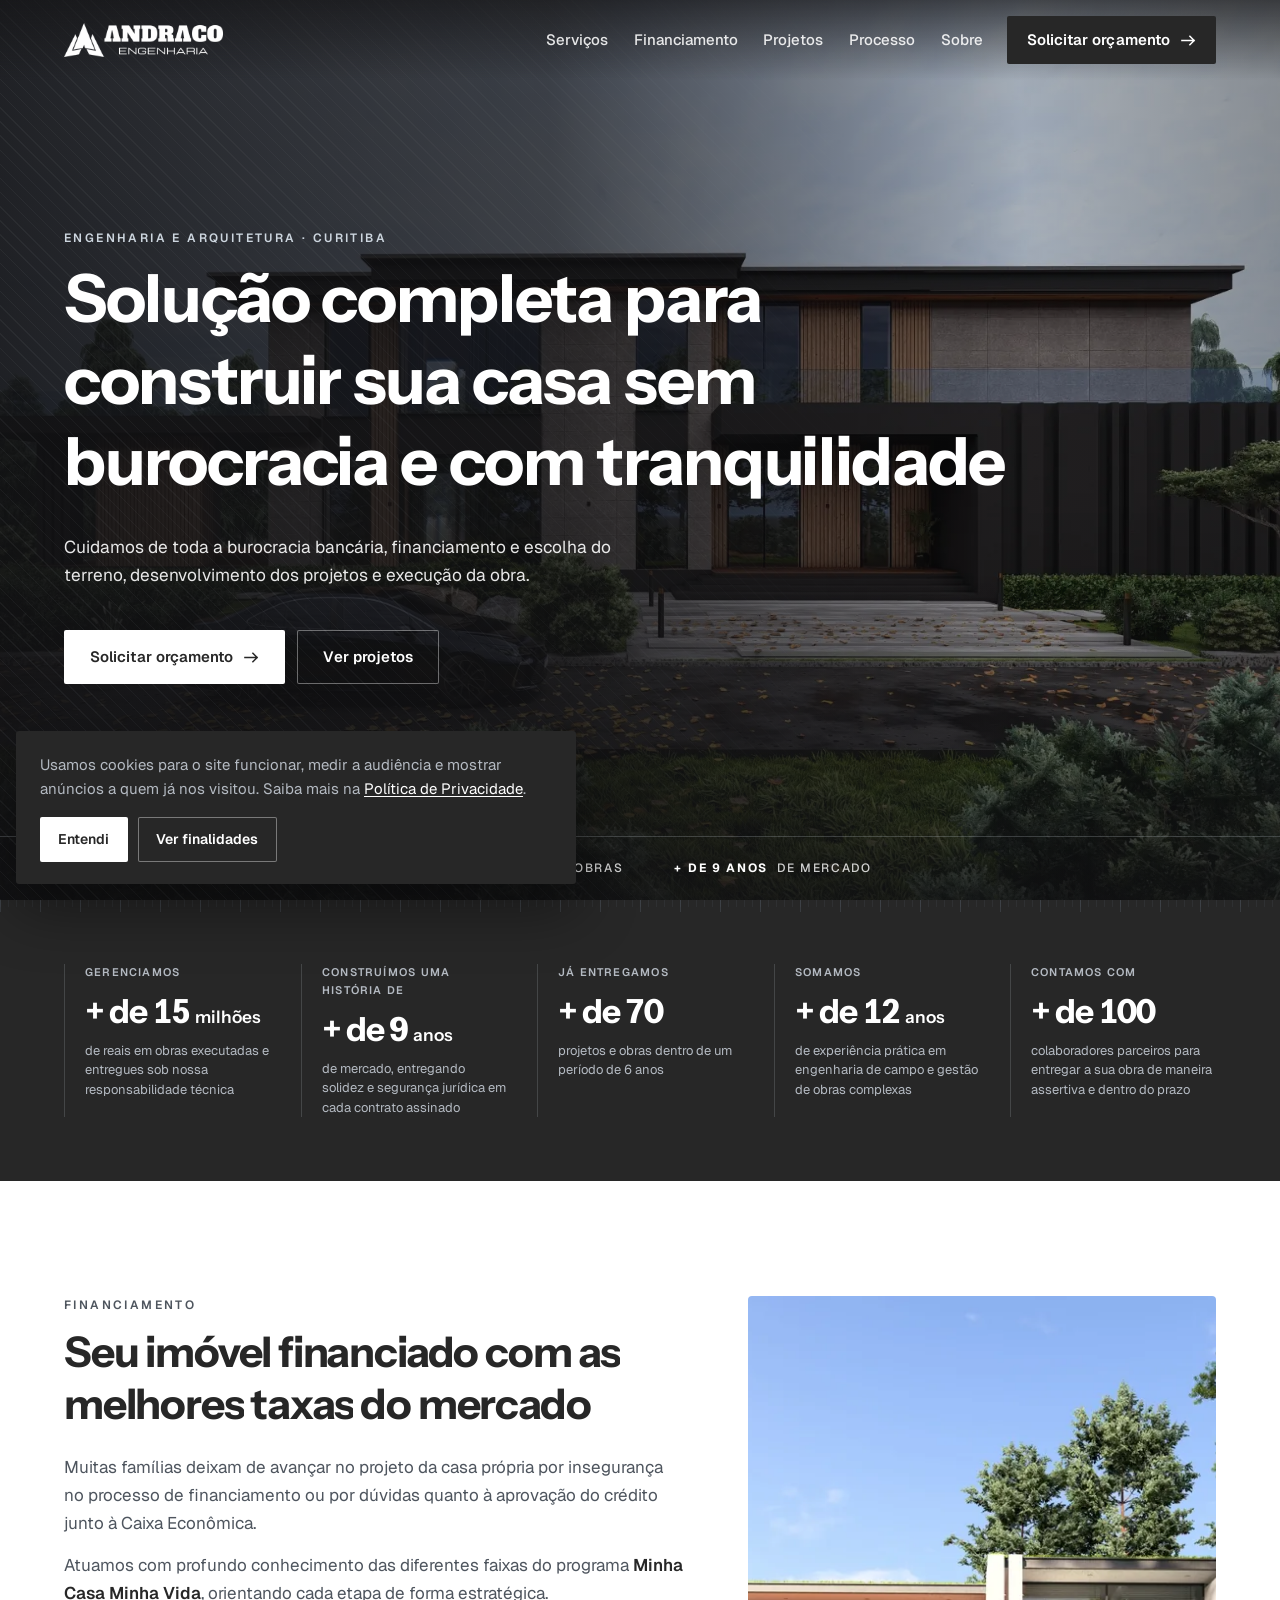
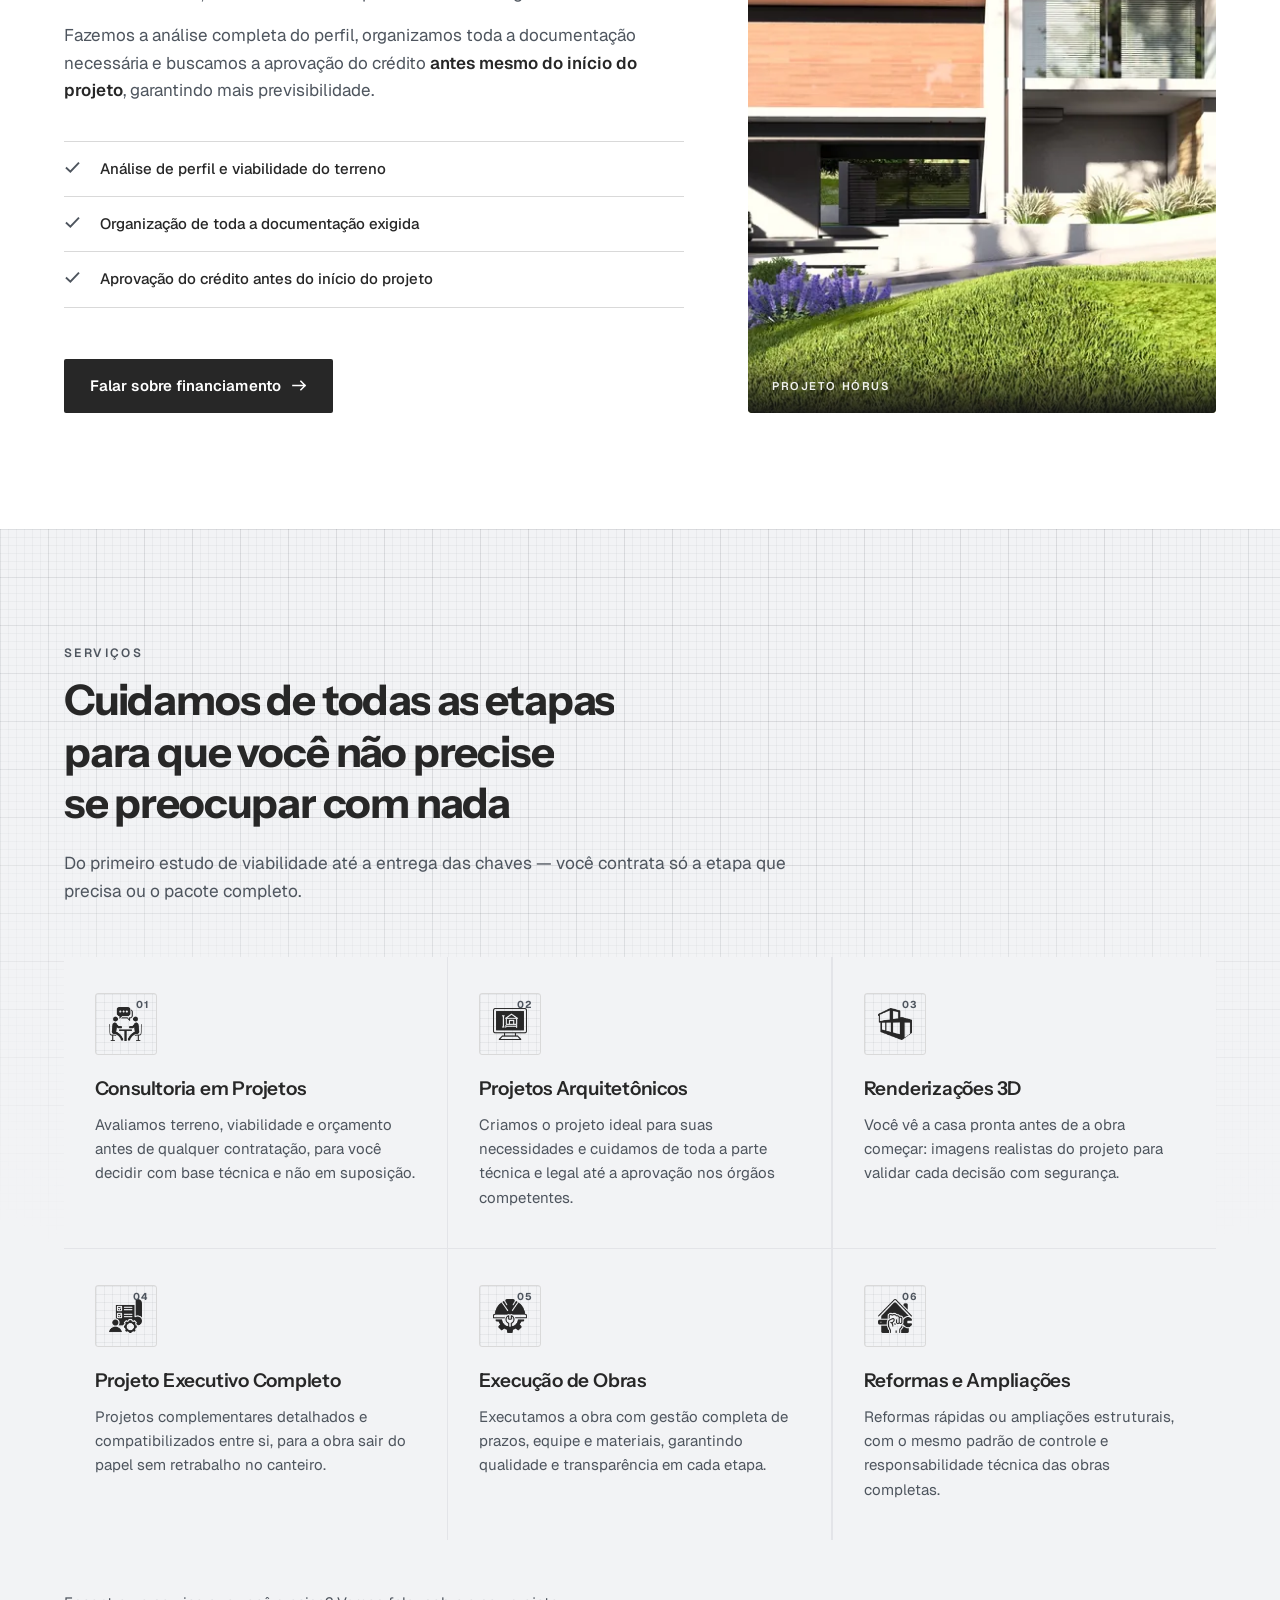
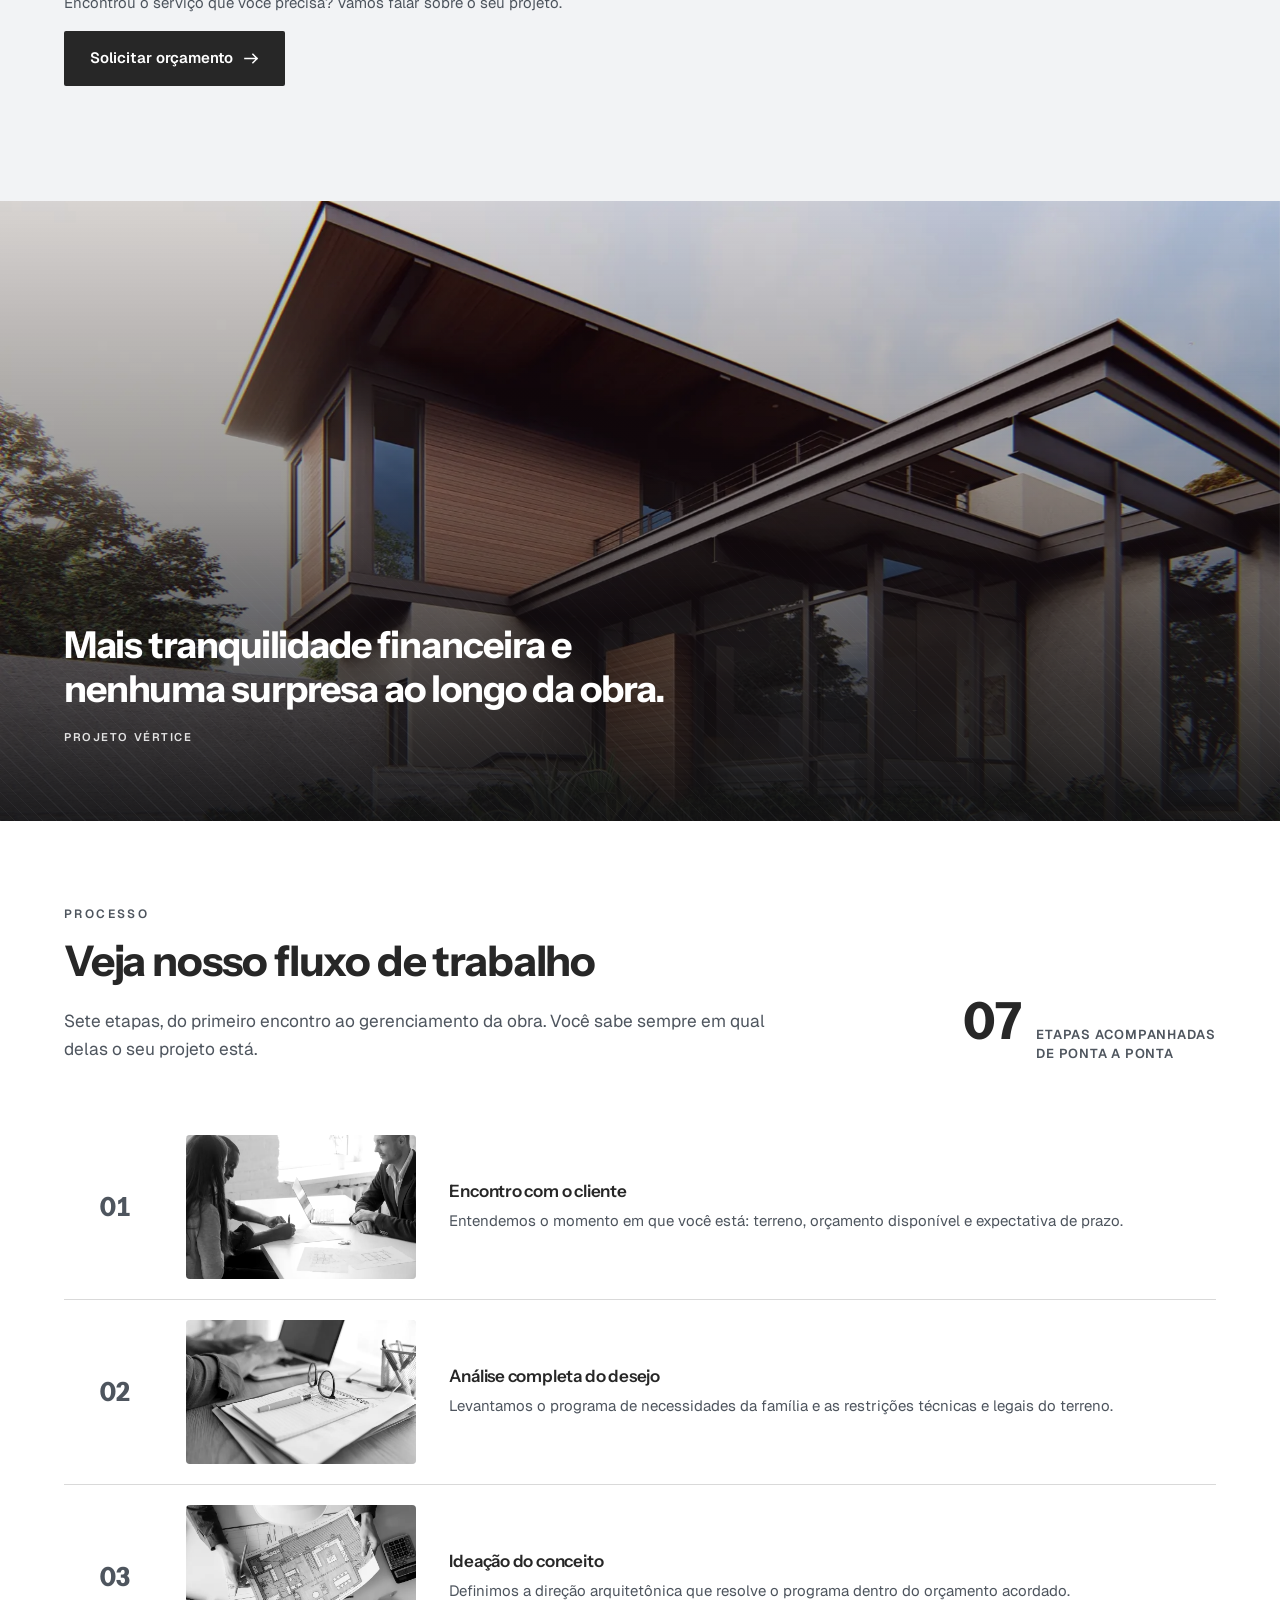
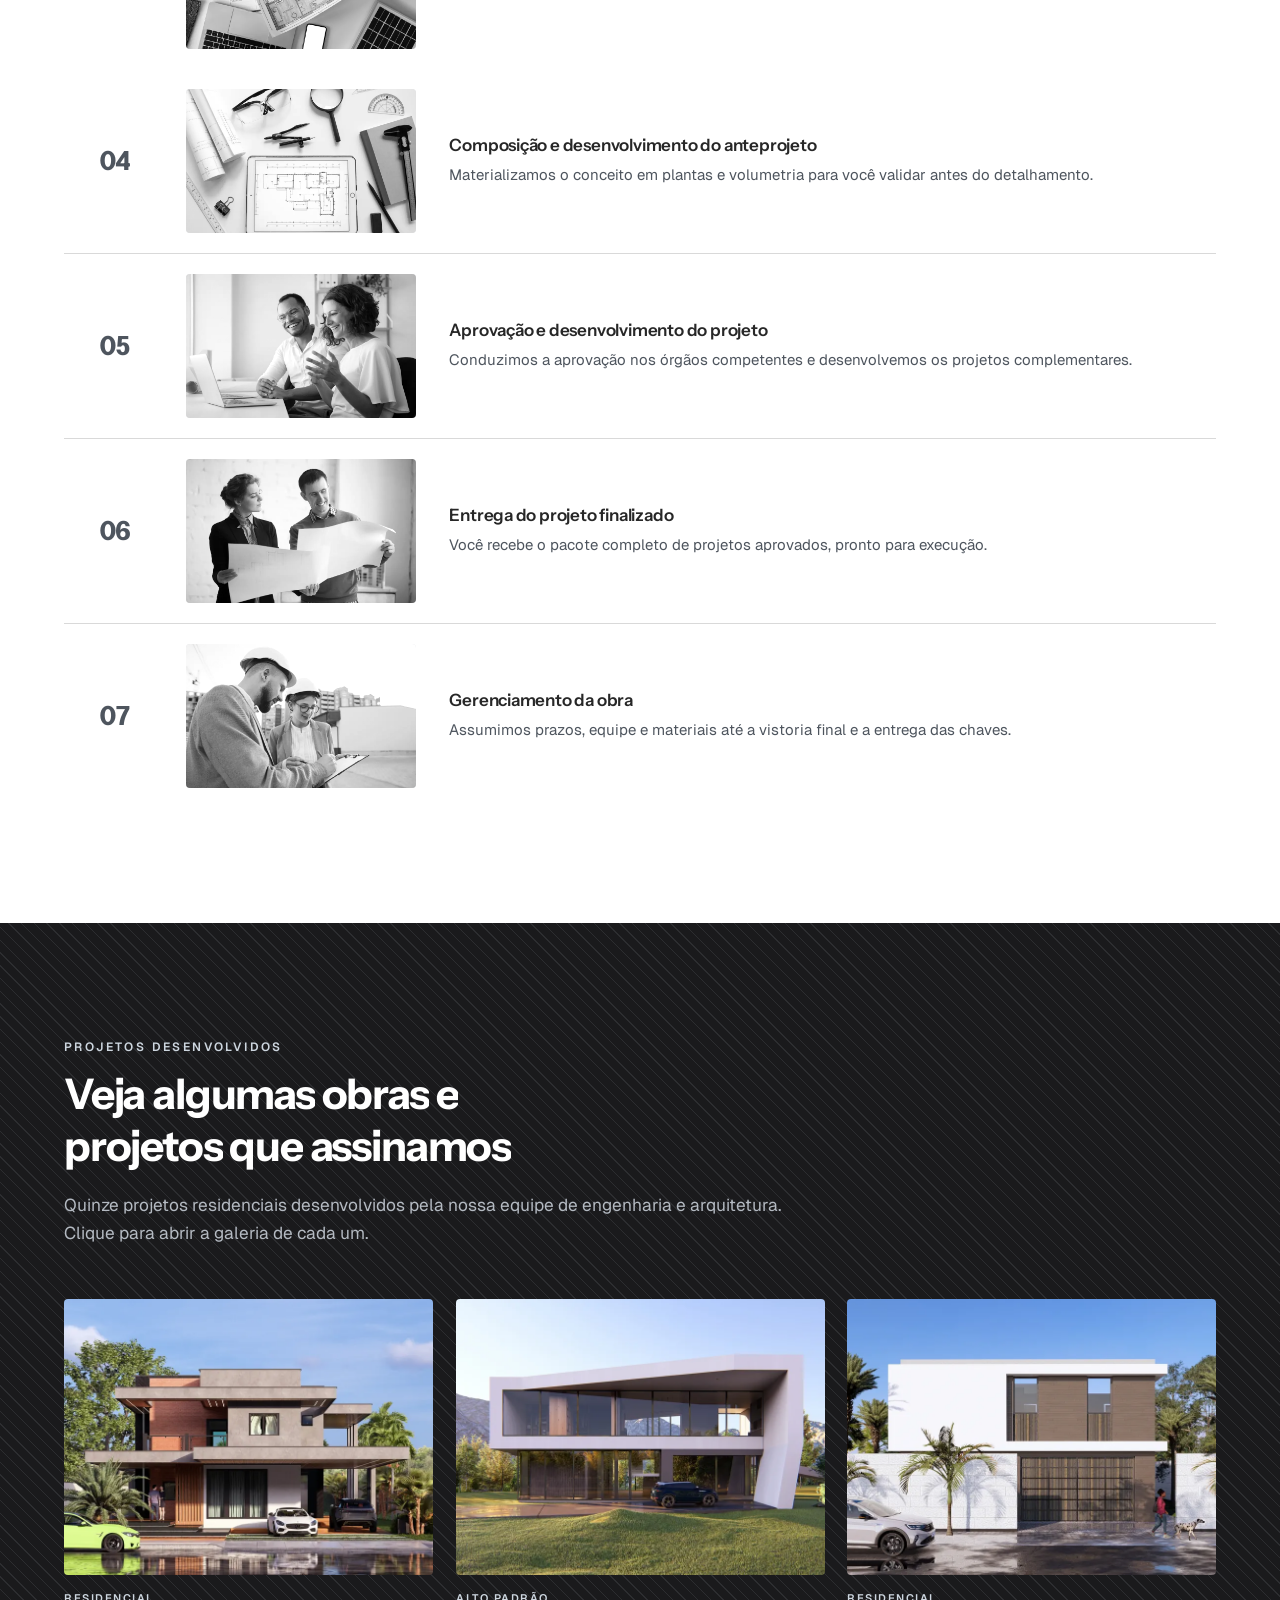
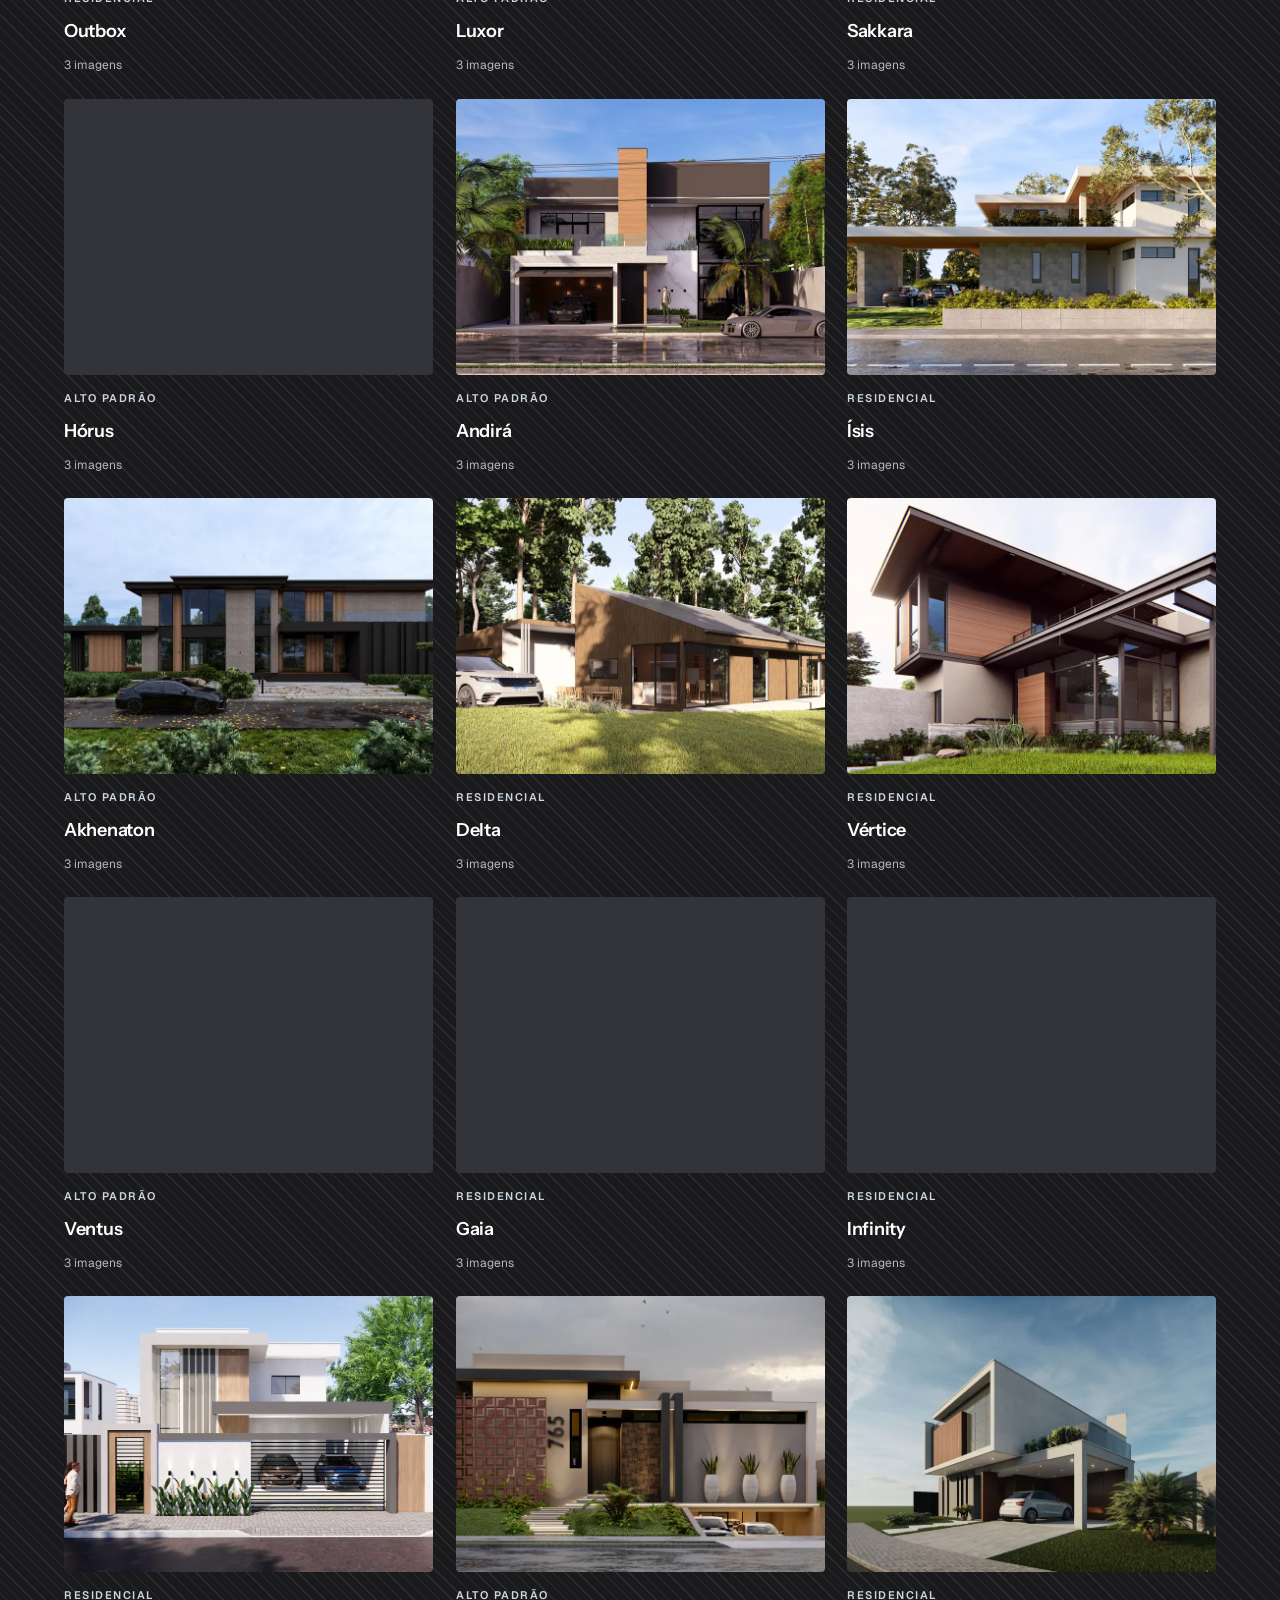
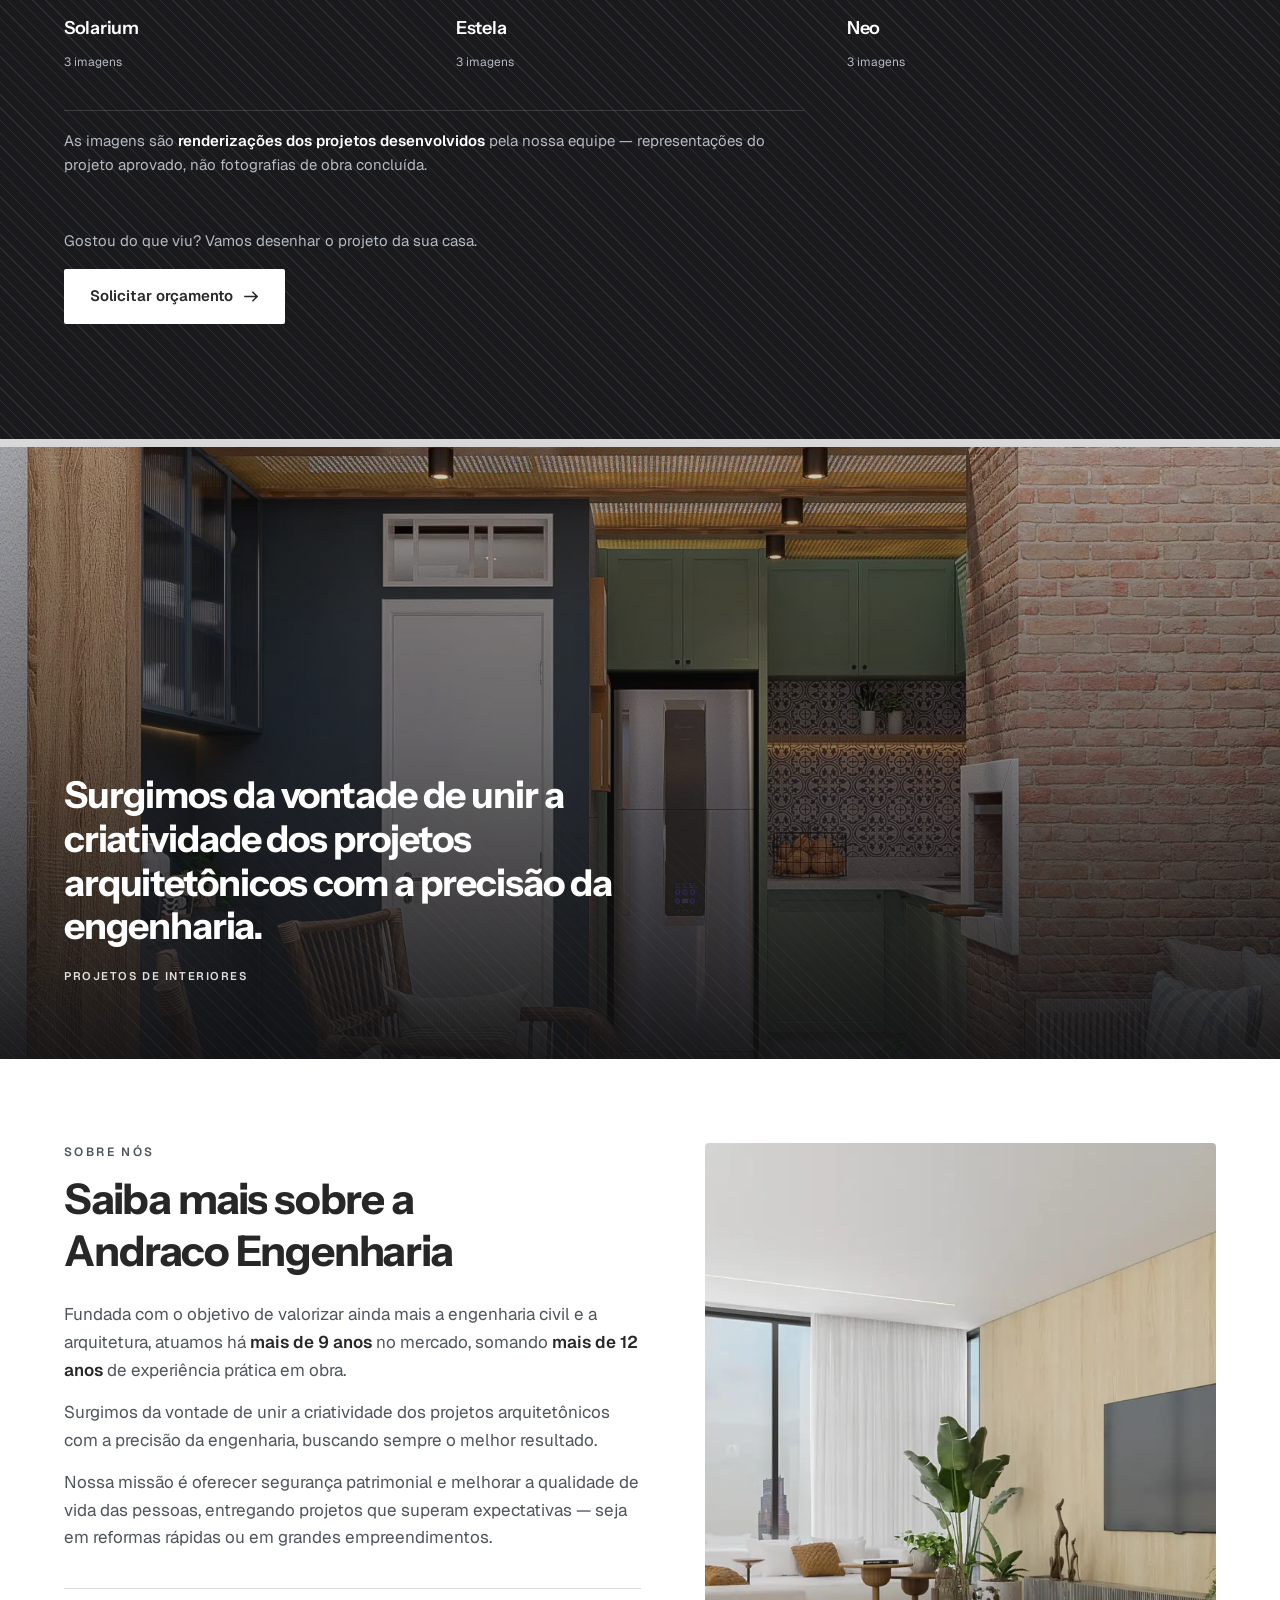
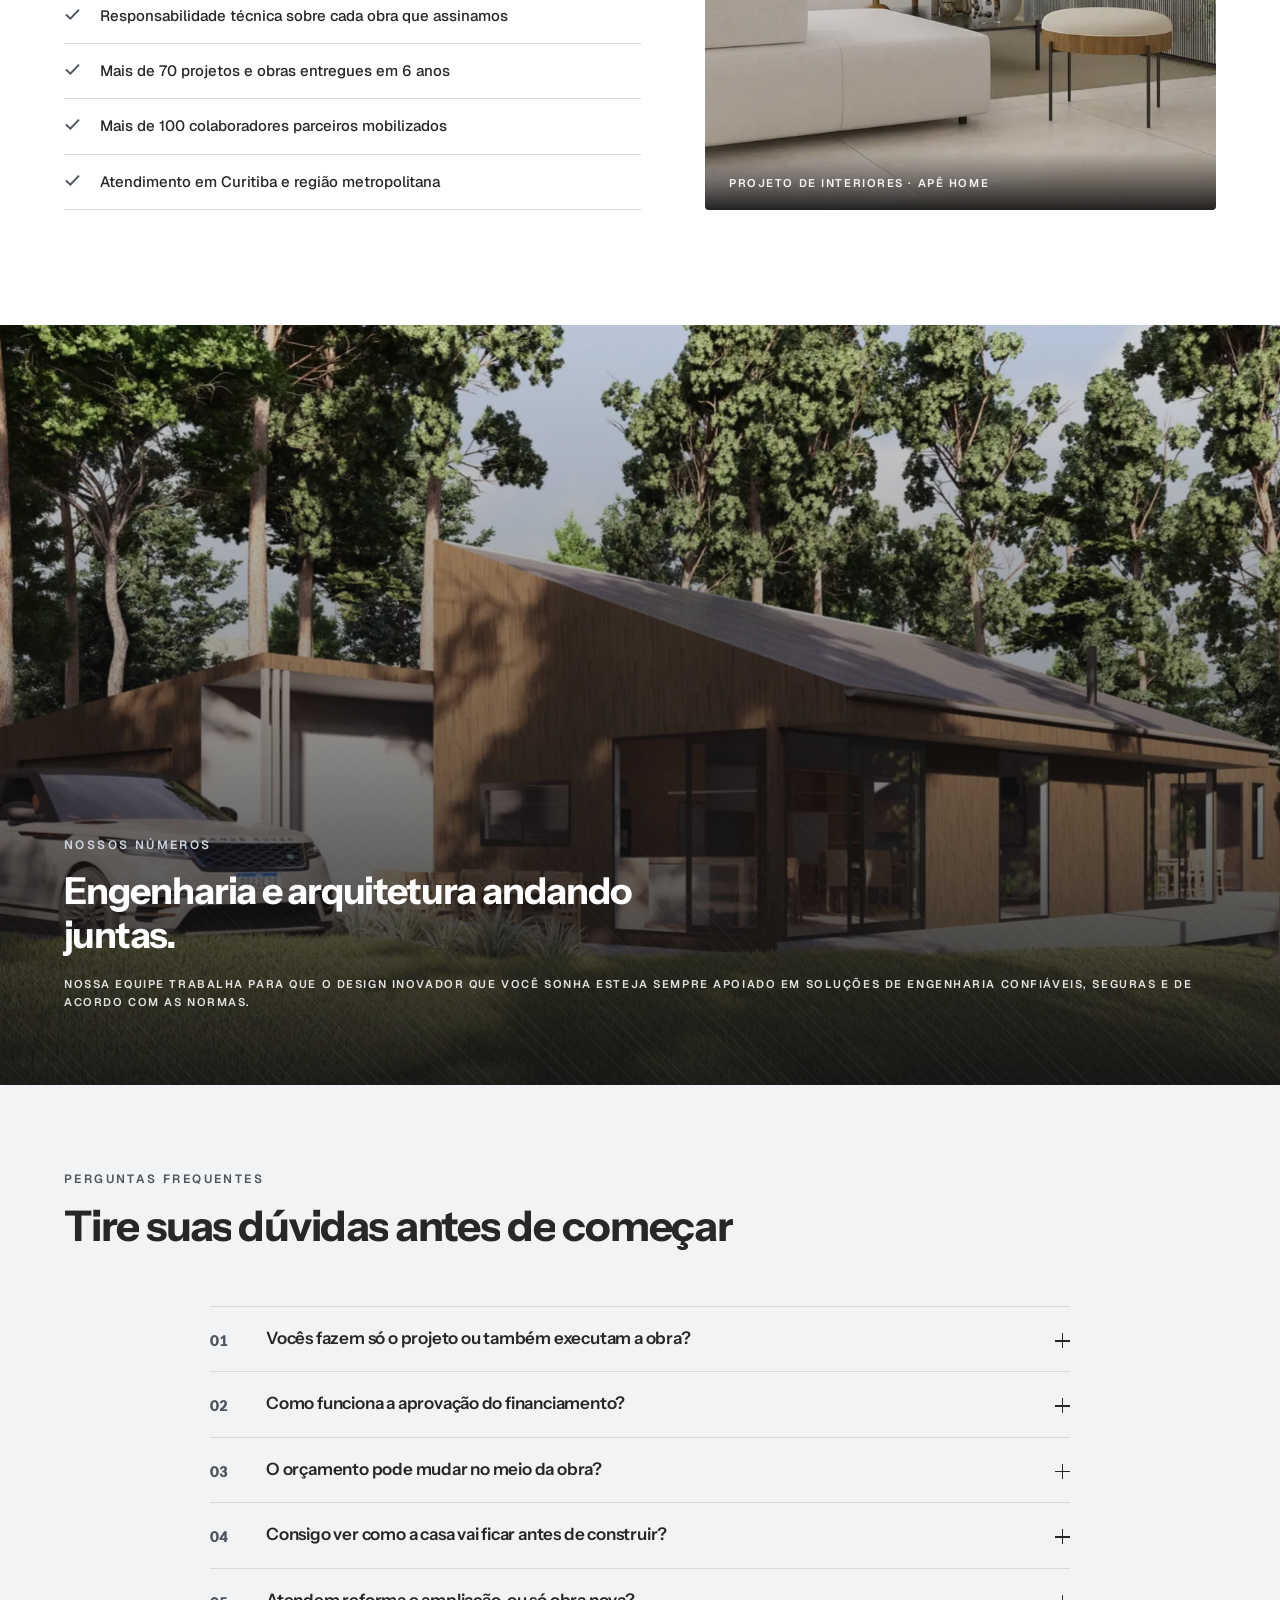
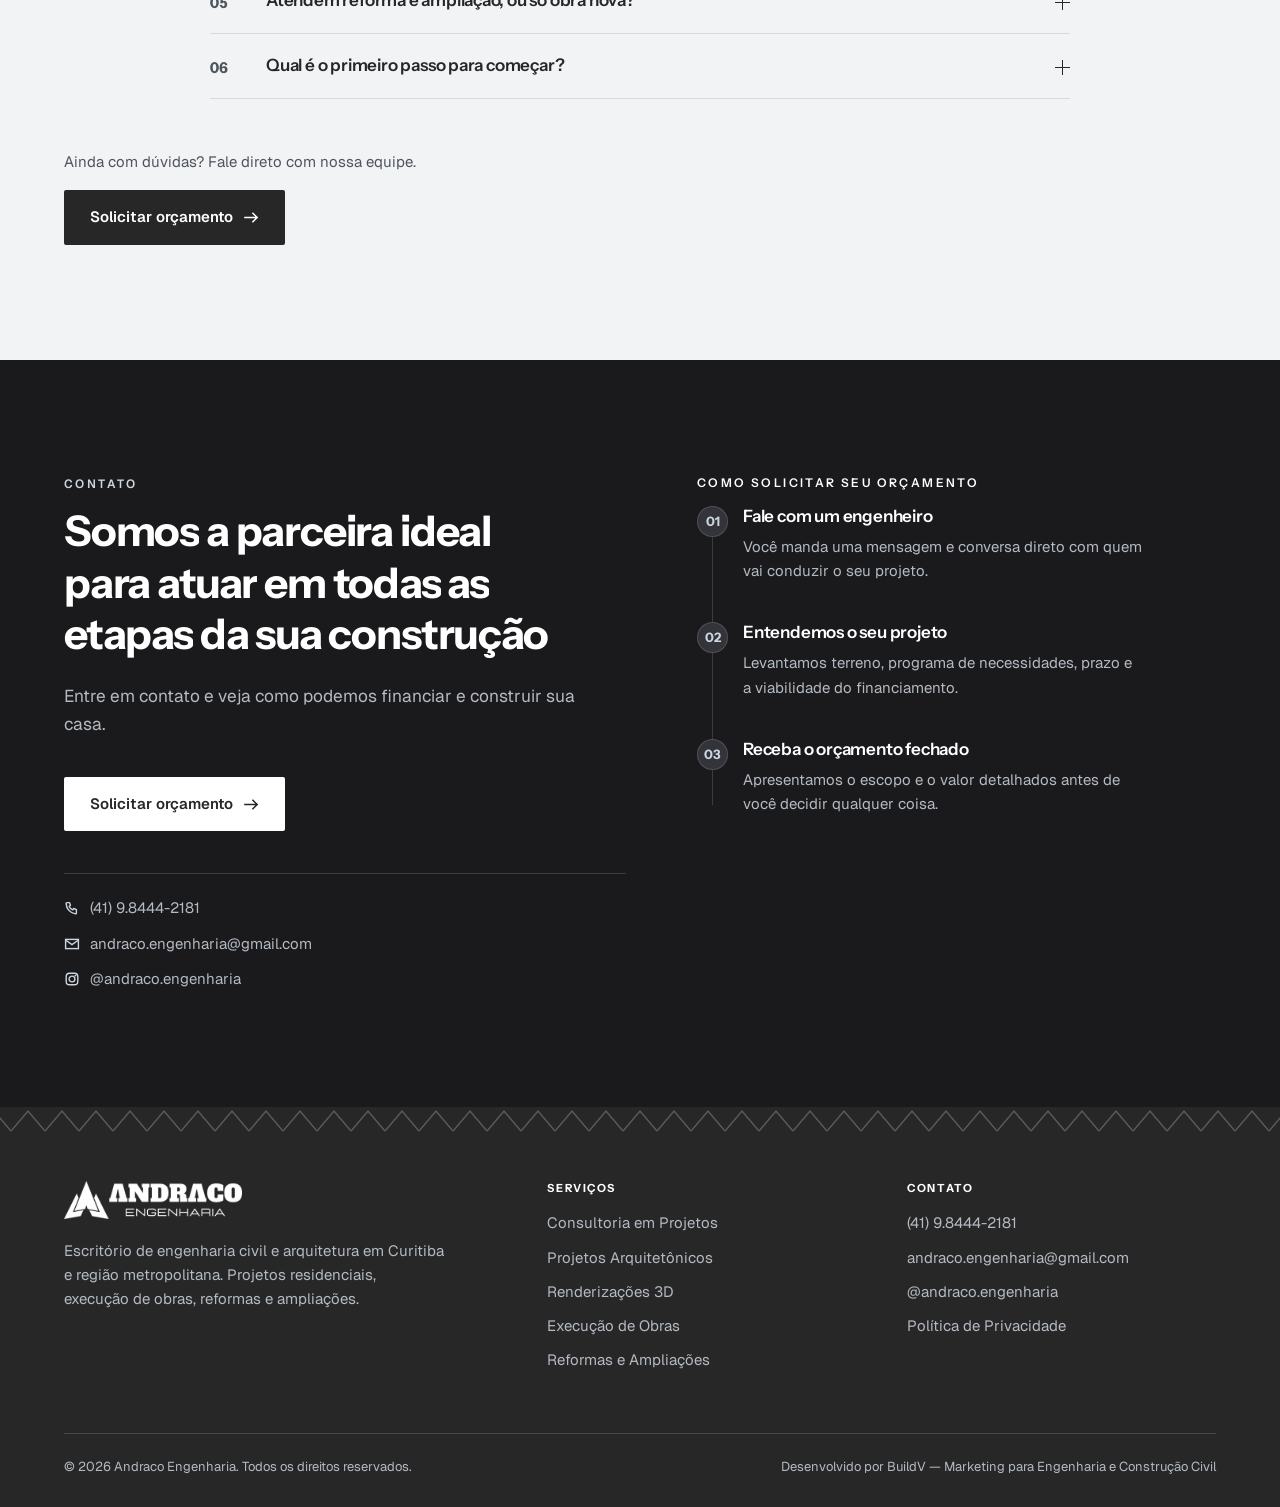
==== commit a2a1f7f4: "Retira o Consent Mode e troca o banner por aviso informativo de cookies - Remove o gtag('consent','d" ====
--- a/deploy-vercel-site/index.html
+++ b/deploy-vercel-site/index.html
@@ -20,29 +20,8 @@
 <link rel="preconnect" href="https://fonts.gstatic.com" crossorigin>
 <link href="https://fonts.googleapis.com/css2?family=Geist:wght@400;500;600&family=Instrument+Sans:wght@600;700&display=swap" rel="stylesheet">
 <link rel="preload" as="image" href="assets/img/hero-site.webp" fetchpriority="high">
-<link rel="stylesheet" href="css/styles.css">
-
-<!-- Consent Mode v2 — tudo negado até o visitante escolher no banner (LGPD).
-     Precisa rodar ANTES do GTM, senão as tags disparam antes do consentimento. -->
-<script>
-  window.dataLayer = window.dataLayer || [];
-  function gtag(){ dataLayer.push(arguments); }
-  gtag('consent','default',{
-    ad_storage:'denied', ad_user_data:'denied', ad_personalization:'denied',
-    analytics_storage:'denied',
-    functionality_storage:'granted', security_storage:'granted',
-    wait_for_update: 500
-  });
-  /* visitante que já aceitou antes: libera na carga, sem esperar novo clique */
-  try {
-    if (localStorage.getItem('andraco_consent_v1') === 'granted') {
-      gtag('consent','update',{
-        ad_storage:'granted', ad_user_data:'granted',
-        ad_personalization:'granted', analytics_storage:'granted'
-      });
-    }
-  } catch (e) { /* modo privado: segue negado */ }
-</script>
+<link rel="stylesheet" href="css/styles.css?v=2">
+
 <!-- Google Tag Manager -->
 <script>(function(w,d,s,l,i){w[l]=w[l]||[];w[l].push({'gtm.start':new Date().getTime(),event:'gtm.js'});
 var f=d.getElementsByTagName(s)[0],j=d.createElement(s),dl=l!='dataLayer'?'&l='+l:'';j.async=true;
@@ -614,10 +593,15 @@
 
 <!-- ============================== COOKIES (LGPD) ============================== -->
 <aside class="ck" role="region" aria-label="Aviso de cookies">
-  <p>Usamos cookies para entender como o site é usado e melhorar sua experiência. Saiba mais na <a href="privacidade.html">Política de Privacidade</a>.</p>
+  <p>Usamos cookies para o site funcionar, medir a audiência e mostrar anúncios a quem já nos visitou. Saiba mais na <a href="privacidade.html">Política de Privacidade</a>.</p>
+  <ul class="ck-fins" id="ck-fins" data-cookie-fins hidden>
+    <li><strong>Essenciais:</strong> fazem o site funcionar.</li>
+    <li><strong>Análise:</strong> Google Analytics e Microsoft Clarity, para saber quais páginas e botões funcionam.</li>
+    <li><strong>Publicidade:</strong> Google Ads, Meta e LinkedIn, para mostrar anúncios a quem já visitou o site.</li>
+  </ul>
   <div class="ck-row">
-    <button class="btn" type="button" data-consent="granted">Aceitar cookies</button>
-    <button class="btn btn--ghost" type="button" data-consent="denied">Recusar</button>
+    <button class="btn" type="button" data-cookie-ok>Entendi</button>
+    <button class="btn btn--ghost" type="button" data-cookie-more aria-expanded="false" aria-controls="ck-fins">Ver finalidades</button>
   </div>
 </aside>
 
@@ -632,7 +616,7 @@
   }
 </script>
 <script src="js/motion.js" defer></script>
-<script src="js/app.js" defer></script>
+<script src="js/app.js?v=2" defer></script>
 
 <script type="application/ld+json">
 {
--- a/deploy-vercel-site/css/styles.css
+++ b/deploy-vercel-site/css/styles.css
@@ -821,6 +821,9 @@
 .ck p a{color:#fff;text-decoration:underline;text-underline-offset:2px}
 .ck-row{margin-top:16px;display:flex;flex-wrap:wrap;gap:10px}
 .ck .btn{padding:11px 18px;font-size:.875rem}
+.ck-fins{list-style:none;margin:12px 0 0;padding:12px 0 0;border-top:1px solid rgba(205,214,223,.22);display:grid;gap:6px;font-size:var(--fs-small);color:var(--on-dark-muted)}
+.ck-fins[hidden]{display:none}
+.ck-fins strong{color:var(--on-dark);font-weight:600}
 
 /* ==========================================================================
    25. Responsivo — ZERO overflow horizontal de 320px a desktop
@@ -911,7 +914,7 @@
   .faq-a{padding-left:40px;padding-right:0}
 
   .ck{left:10px;right:10px;bottom:10px;padding:16px 18px}
-  .ck p{font-size:.875rem;line-height:1.5}
+  .ck p,.ck-fins{font-size:.875rem;line-height:1.5}
   .ck-row{gap:8px}
   .ck .btn{flex:1 1 auto;justify-content:center;padding:11px 12px}
   /* uma decisão por vez: em telas estreitas o balão do Merlin e o banner de
